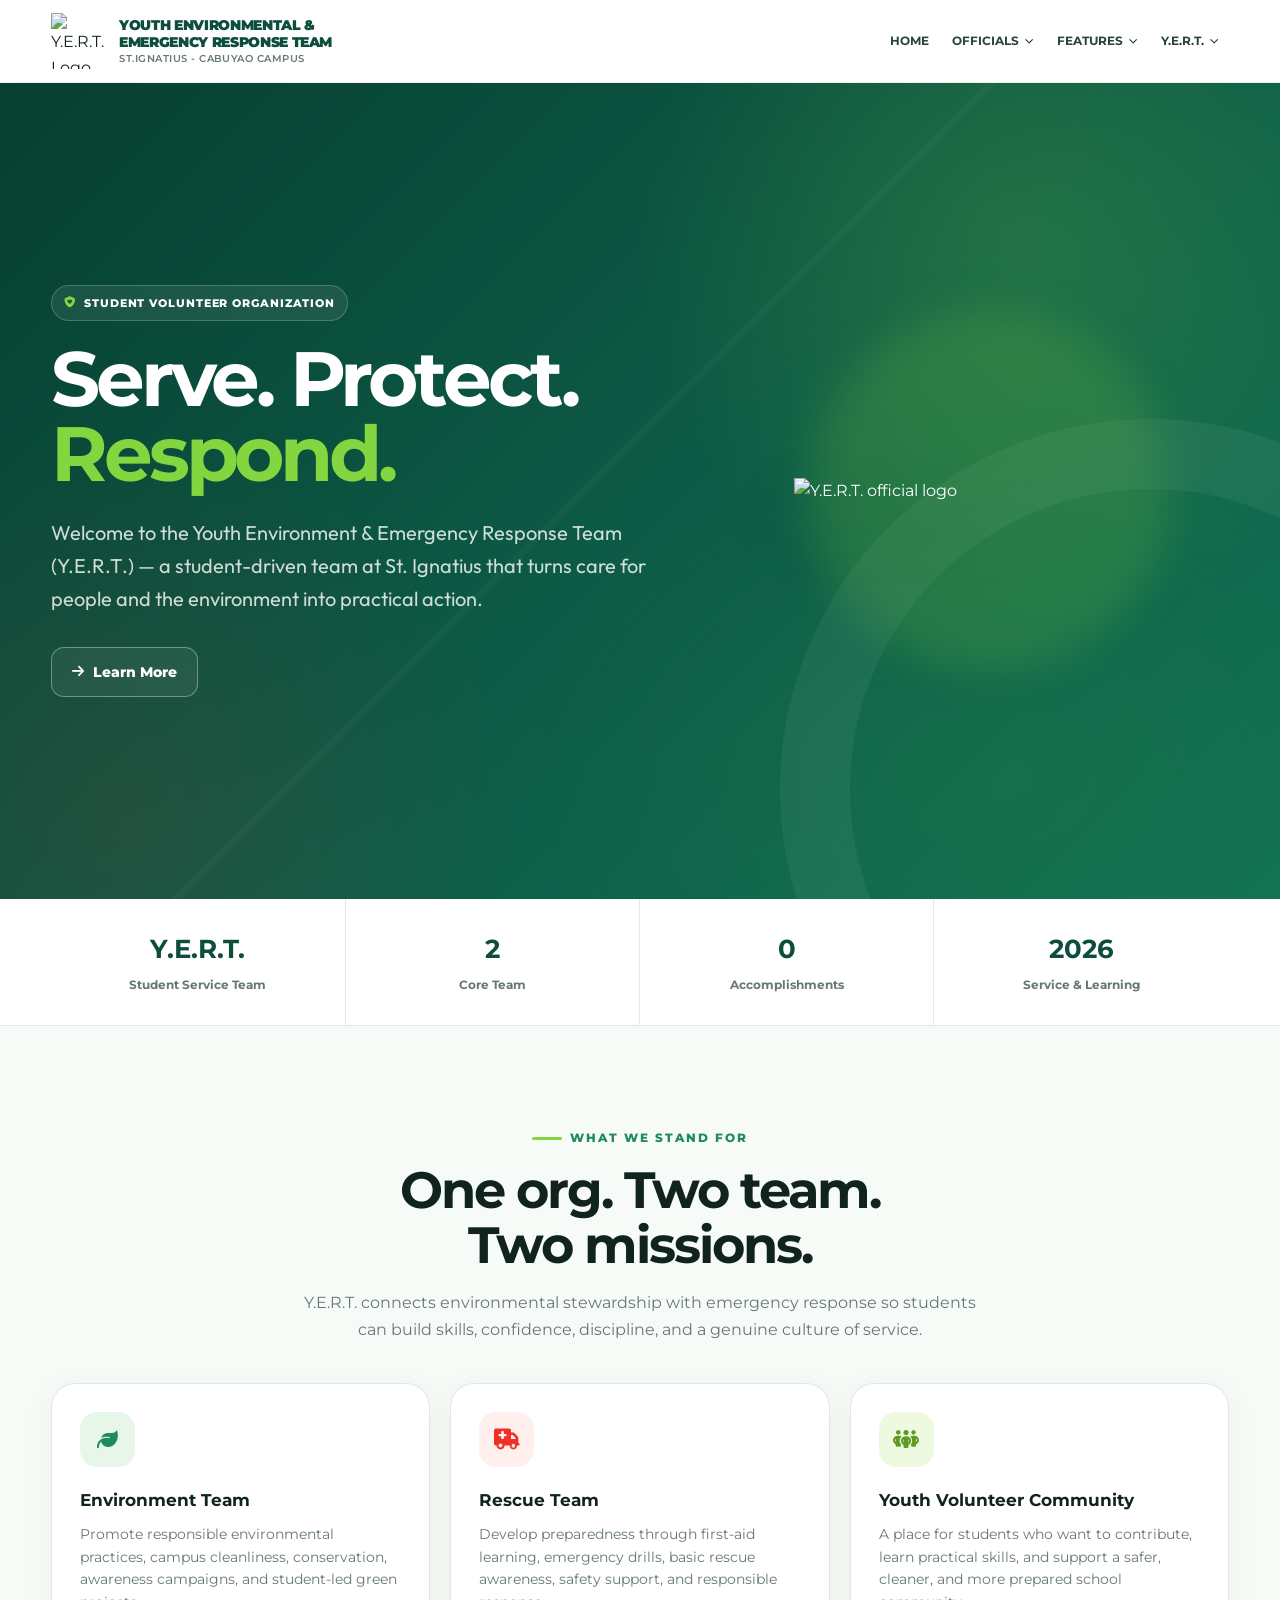
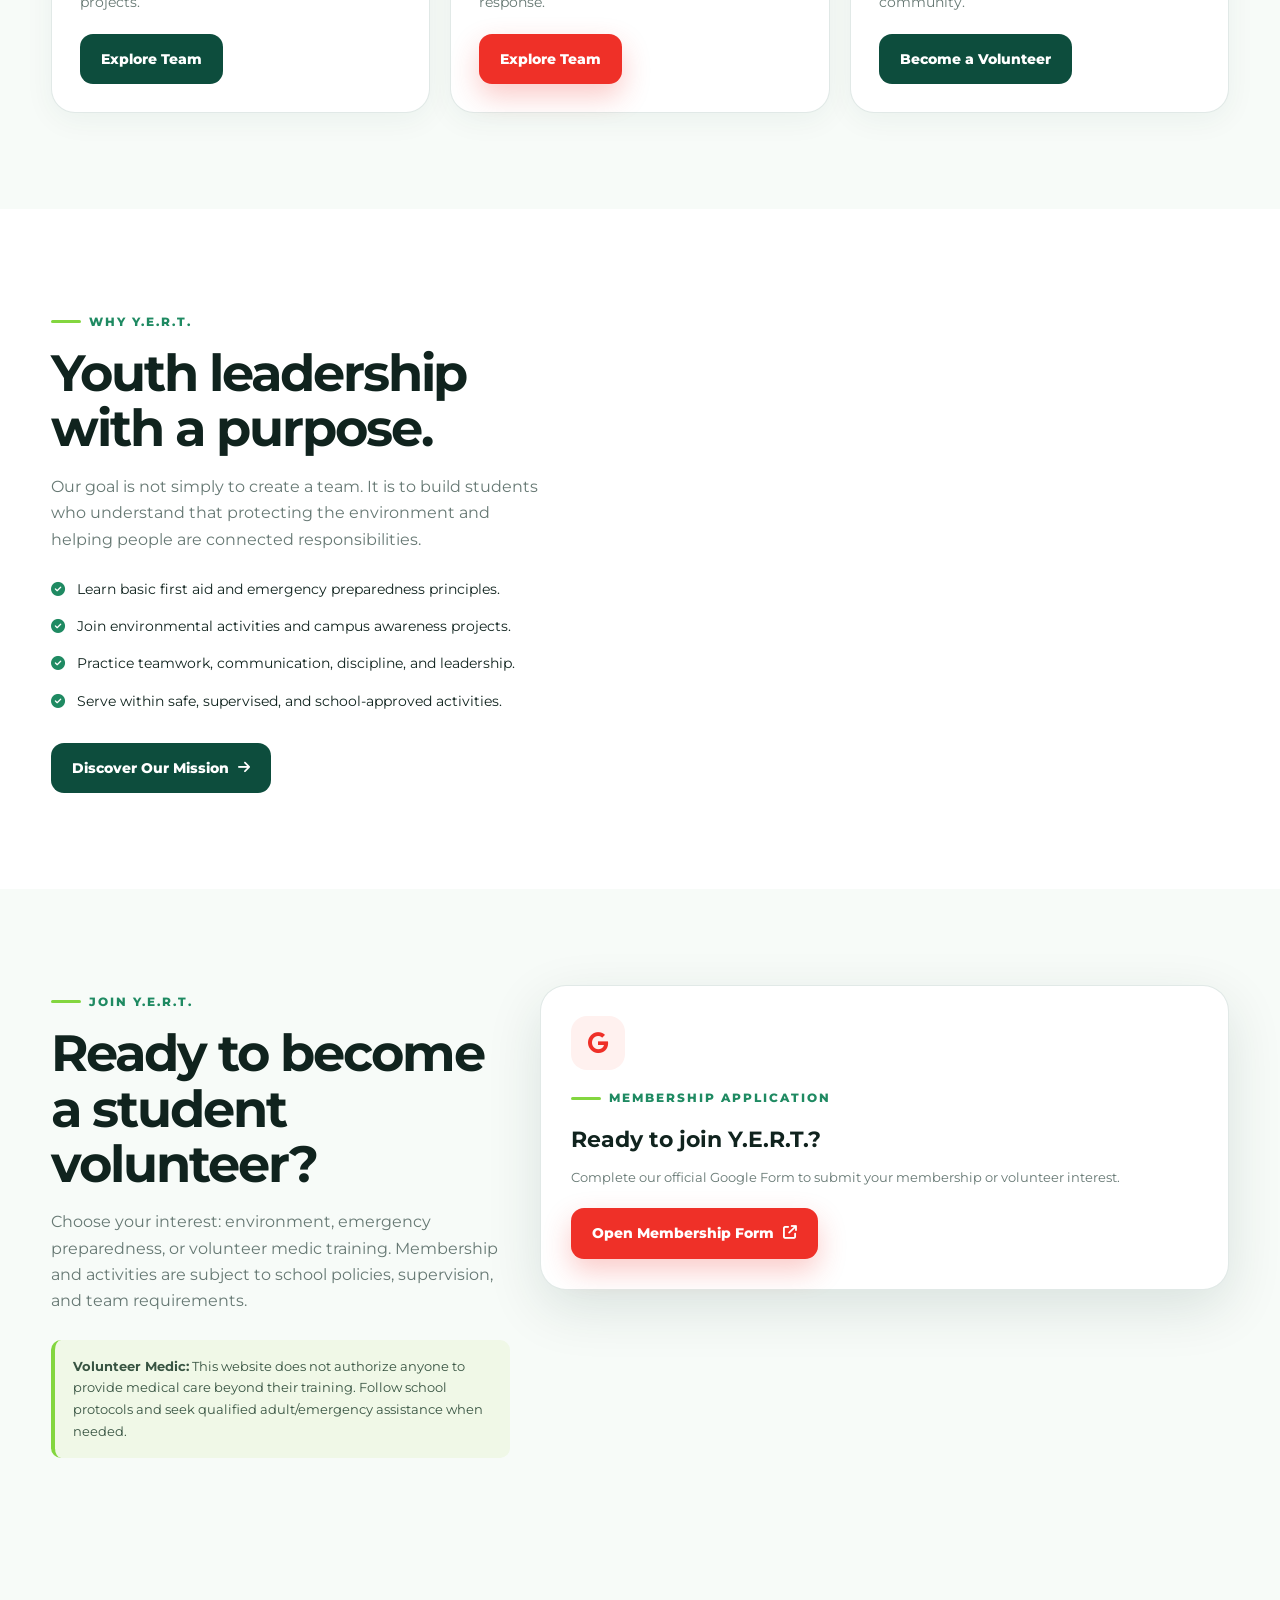
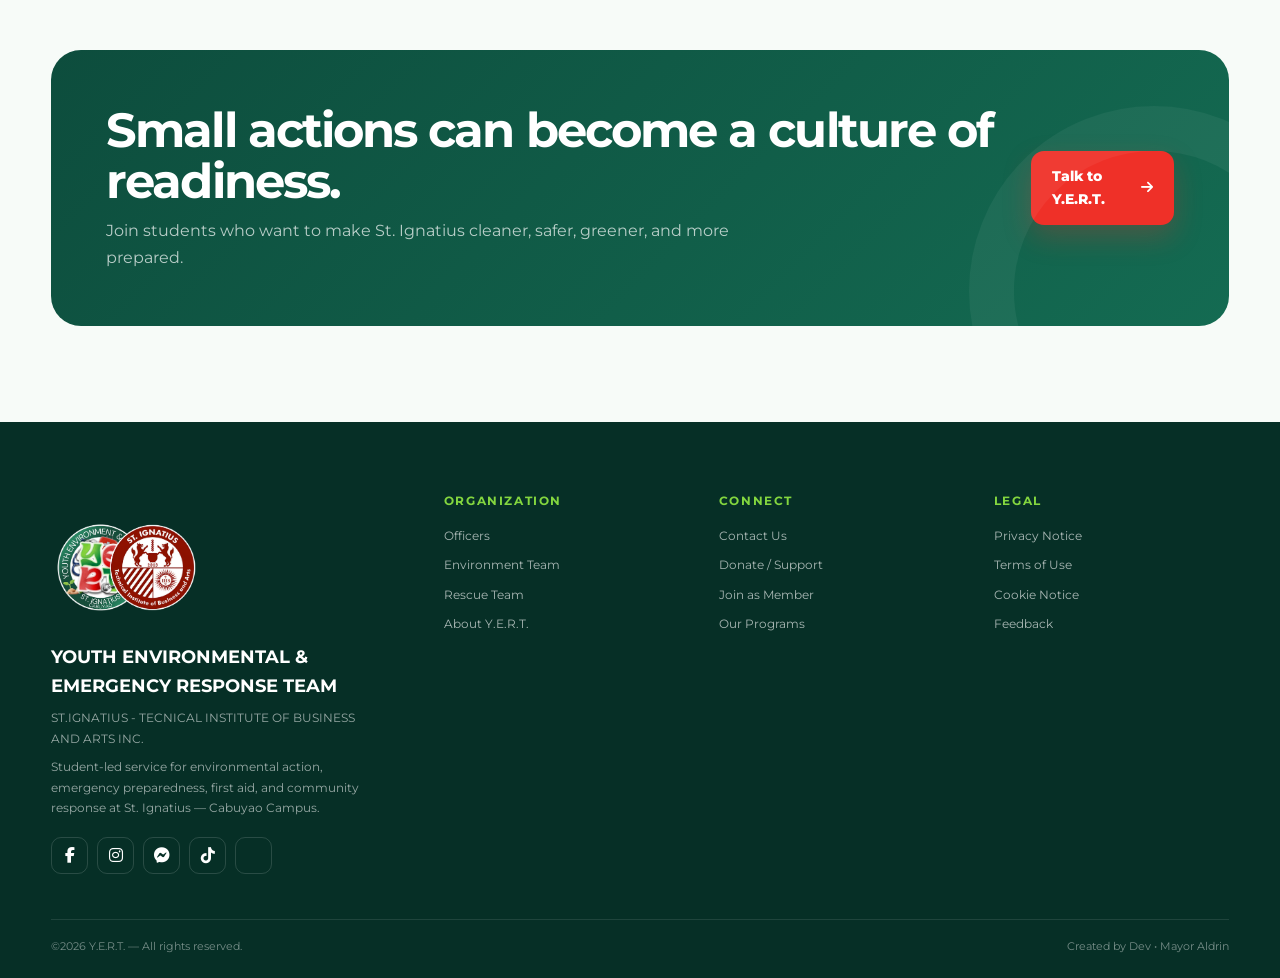
==== index.html @ 3a0bd58c "Update index.html" ====
<!doctype html>
<html lang="en">
<head>
  <meta charset="utf-8">
  <meta name="viewport" content="width=device-width, initial-scale=1">
  <meta name="theme-color" content="#0d4d3d">
  <meta name="description" content="Youth Environmental & Emergency Response Team — St. Ignatius Cabuyao Campus.">
  <title>Y.E.R.T.</title>
  <link rel="icon" type="image/png" href="assets/yert-logo.png">
  <link rel="apple-touch-icon" href="assets/yert-logo.png">
  <link rel="stylesheet" href="style.css">
  <link rel="stylesheet" href="https://cdnjs.cloudflare.com/ajax/libs/font-awesome/6.7.2/css/all.min.css">
</head>
<body>


<header class="site-header">
  <div class="container navbar">
    <a class="brand" href="index.html" aria-label="Y.E.R.T. Home">
      <img src="assets/yert-logo.png" alt="Y.E.R.T. Logo">
      <span class="brand-text">
        <span class="brand-name">YOUTH ENVIRONMENTAL &amp; <br> EMERGENCY RESPONSE TEAM</span>
        <span class="brand-sub">ST.IGNATIUS - CABUYAO CAMPUS</span>
      </span>
    </a>
    <button class="menu-toggle" aria-label="Open navigation" aria-expanded="false"><span></span><span></span><span></span></button>
    <nav class="nav-links" aria-label="Main navigation">
      <a href="index.html">HOME</a>
      <div class="nav-dropdown">
        <button class="nav-parent" type="button" aria-expanded="false">OFFICIALS <i class="fa-solid fa-chevron-down"></i></button>
        <div class="dropdown-menu"><a href="officers.html">OFFICERS</a><a href="members.html">MEMBERS</a><a href="adviser.html">ADVISER</a></div>
      </div>
      <div class="nav-dropdown">
        <button class="nav-parent" type="button" aria-expanded="false">FEATURES <i class="fa-solid fa-chevron-down"></i></button>
        <div class="dropdown-menu"><a href="environment.html">ENVIRONMENT</a><a href="rescue.html">RESCUE</a></div>
      </div>
      <div class="nav-dropdown">
        <button class="nav-parent" type="button" aria-expanded="false">Y.E.R.T. <i class="fa-solid fa-chevron-down"></i></button>
        <div class="dropdown-menu"><a href="about.html">ABOUT</a><a href="contact.html">CONTACT US</a><a href="donate.html">DONATE</a></div>
      </div>
    </nav>
  </div>
</header>


<main>
<section class="hero">
  <div class="container hero-grid">
    <div class="reveal">
      <div class="hero-badge"><i class="fa-solid fa-shield-heart"></i> Student Volunteer Organization</div>
      <h1>Serve. Protect. <span>Respond.</span></h1>
      <p class="hero-lead">Welcome to the Youth Environment &amp; Emergency Response Team (Y.E.R.T.) — a student-driven team at St. Ignatius that turns care for people and the environment into practical action.</p>
      <div class="hero-actions">
        <a class="btn btn-outline" href="about.html"><i class="fa-solid fa-arrow-right"></i> Learn More</a>
      </div>
    </div>
    <div class="hero-logo-wrap reveal">
      <div class="hero-logo-glow"></div>
      <img class="hero-logo" src="assets/yert-logo.png" alt="Y.E.R.T. official logo">
      </div>
    </div>
  </div>
</section>

<section class="stats">
  <div class="container stats-grid">
    <div class="stat"><strong>Y.E.R.T.</strong><span>Student Service Team</span></div>
    <div class="stat"><strong>2</strong><span>Core Team</span></div>
    <div class="stat"><strong>0</strong><span>Accomplishments</span></div>
    <div class="stat"><strong>2026</strong><span>Service &amp; Learning</span></div>
  </div>
</section>

<section class="section" id="programs">
  <div class="container">
    <div class="text-center reveal">
      <span class="eyebrow">What we stand for</span>
      <h2 class="section-title">One org. Two team. <br>Two missions.</h2>
      <p class="section-copy">Y.E.R.T. connects environmental stewardship with emergency response so students can build skills, confidence, discipline, and a genuine culture of service.</p>
    </div>
    <div class="cards">
      <article class="card reveal">
        <div class="card-icon icon-green"><i class="fa-solid fa-leaf"></i></div>
        <h3>Environment Team</h3>
        <p>Promote responsible environmental practices, campus cleanliness, conservation, awareness campaigns, and student-led green projects.</p>
        <a class="btn btn-green" style="margin-top:20px" href="environment.html">Explore Team</a>
      </article>
      <article class="card reveal">
        <div class="card-icon icon-red"><i class="fa-solid fa-truck-medical"></i></div>
        <h3>Rescue Team</h3>
        <p>Develop preparedness through first-aid learning, emergency drills, basic rescue awareness, safety support, and responsible response.</p>
        <a class="btn btn-primary" style="margin-top:20px" href="rescue.html">Explore Team</a>
      </article>
      <article class="card reveal">
        <div class="card-icon icon-lime"><i class="fa-solid fa-people-group"></i></div>
        <h3>Youth Volunteer Community</h3>
        <p>A place for students who want to contribute, learn practical skills, and support a safer, cleaner, and more prepared school community.</p>
        <a class="btn btn-green" style="margin-top:20px" href="#join">Become a Volunteer</a>
      </article>
    </div>
  </div>
</section>

<section class="section" style="background:rgb(255, 255, 255)">
  <div class="container split">
    <div class="reveal">
      <span class="eyebrow">Why Y.E.R.T.</span>
      <h2 class="section-title">Youth leadership with a purpose.</h2>
      <p class="section-copy">Our goal is not simply to create a team. It is to build students who understand that protecting the environment and helping people are connected responsibilities.</p>
      <div class="check-list">
        <div class="check"><i class="fa-solid fa-circle-check"></i><span>Learn basic first aid and emergency preparedness principles.</span></div>
        <div class="check"><i class="fa-solid fa-circle-check"></i><span>Join environmental activities and campus awareness projects.</span></div>
        <div class="check"><i class="fa-solid fa-circle-check"></i><span>Practice teamwork, communication, discipline, and leadership.</span></div>
        <div class="check"><i class="fa-solid fa-circle-check"></i><span>Serve within safe, supervised, and school-approved activities.</span></div>
      </div>
      <a class="btn btn-green" href="about.html">Discover Our Mission <i class="fa-solid fa-arrow-right"></i></a>
    </div>
  </div>
</section>

<section class="section" id="join">
  <div class="container form-wrap">
    <div class="reveal">
      <span class="eyebrow">Join Y.E.R.T.</span>
      <h2 class="section-title">Ready to become a student volunteer?</h2>
      <p class="section-copy">Choose your interest: environment, emergency preparedness, or volunteer medic training. Membership and activities are subject to school policies, supervision, and team requirements.</p>
      <div class="notice"><strong>Volunteer Medic:</strong> This website does not authorize anyone to provide medical care beyond their training. Follow school protocols and seek qualified adult/emergency assistance when needed.</div>
    </div>
    <div class="form-card reveal google-form-card">
  <div class="google-form-icon"><i class="fa-brands fa-google"></i></div>
  <span class="eyebrow">Membership Application</span>
  <h3>Ready to join Y.E.R.T.?</h3>
  <p>Complete our official Google Form to submit your membership or volunteer interest.</p>
  <a class="btn btn-primary" href="" target="_blank" rel="noopener noreferrer">Open Membership Form <i class="fa-solid fa-arrow-up-right-from-square"></i></a>
</div>
  </div>
</section>

<section class="section">
  <div class="container">
    <div class="cta reveal">
      <div><h2>Small actions can become a culture of readiness.</h2><p>Join students who want to make St. Ignatius cleaner, safer, greener, and more prepared.</p></div>
      <a class="btn btn-primary" href="contact.html">Talk to Y.E.R.T. <i class="fa-solid fa-arrow-right"></i></a>
    </div>
  </div>
</section>
</main>

<footer class="site-footer">
  <div class="container footer-grid">
    <div class="footer-brand">
      <img src="assets/yert-sti.png" alt="Y.E.R.T. Logo">
      <h3>YOUTH ENVIRONMENTAL &amp; <br> EMERGENCY RESPONSE TEAM</h3>
      <P>ST.IGNATIUS - TECNICAL INSTITUTE OF BUSINESS AND ARTS INC.</P>
      <p>Student-led service for environmental action, emergency preparedness, first aid, and community response at St. Ignatius — Cabuyao Campus.</p>
      <div class="socials" aria-label="Social media">
        <a href="#" aria-label="Facebook"><i class="fa-brands fa-facebook-f"></i></a>
        <a href="#" aria-label="Instagram"><i class="fa-brands fa-instagram"></i></a>
        <a href="#" aria-label="Messenger"><i class="fa-brands fa-facebook-messenger"></i></a>
        <a href="#" aria-label="Tiktok"><i class="fa-brands fa-tiktok"></i></a>
        <a href="#" aria-label="Email"><i class="fa-brands fa-email"></i></a>
      </div>
    </div>
    <div class="footer-col">
      <h4>Organization</h4>
      <a href="officers.html">Officers</a>
      <a href="environment.html">Environment Team</a>
      <a href="rescue.html">Rescue Team</a>
      <a href="about.html">About Y.E.R.T.</a>
    </div>
    <div class="footer-col">
      <h4>Connect</h4>
      <a href="contact.html">Contact Us</a>
      <a href="donate.html">Donate / Support</a>
      <a href="index.html#join">Join as Member</a>
      <a href="index.html#programs">Our Programs</a>
    </div>
    <div class="footer-col">
      <h4>Legal</h4>
      <a href="about.html#privacy">Privacy Notice</a>
      <a href="about.html#terms">Terms of Use</a>
      <a href="about.html#cookies">Cookie Notice</a>
      <a href="contact.html#feedback">Feedback</a>
    </div>
  </div>
  <div class="container footer-bottom">
    <span>©<span data-year>2026</span> Y.E.R.T. — All rights reserved.</span>
    <span>Created by Dev • Mayor Aldrin</span>
  </div>
</footer>
<button class="to-top" aria-label="Back to top"><i class="fa-solid fa-arrow-up"></i></button>
<script src="script.js"></script>

</body></html>
---- style.css ----
@import url('https://fonts.googleapis.com/css2?family=Montserrat:wght@400;500;600;700;800&family=Outfit:wght@400;500;600;700&display=swap');

:root{
  --forest:#0d4d3d;
  --forest-2:#12634d;
  --green:#1f8a62;
  --lime:#83d63f;
  --red:#ef3028;
  --red-dark:#c8201d;
  --cream:#f7fbf8;
  --white:#ffffff;
  --ink:#10231e;
  --muted:#667873;
  --line:rgba(13,77,61,.12);
  --shadow:0 18px 55px rgba(8,51,40,.12);
  --radius:24px;
}

*{box-sizing:border-box;margin:0;padding:0}
html{scroll-behavior:smooth}
body{
  font-family:'Montserrat',Arial,sans-serif;
  color:var(--ink);
  background:var(--cream);
  line-height:1.65;
  overflow-x:hidden;
}
a{color:inherit;text-decoration:none}
img{max-width:100%;display:block}
button,input,textarea,select{font:inherit}
.container{width:min(1180px,92%);margin-inline:auto}
.section{padding:96px 0}
.eyebrow{
  display:inline-flex;align-items:center;gap:8px;
  color:var(--green);font-size:.78rem;font-weight:800;
  letter-spacing:.16em;text-transform:uppercase;margin-bottom:13px
}
.eyebrow::before{content:"";width:30px;height:3px;background:var(--lime);border-radius:99px}
.section-title{font-size:clamp(2rem,4vw,3.35rem);line-height:1.08;letter-spacing:-.04em;margin-bottom:18px}
.section-copy{max-width:680px;color:var(--muted)}
.text-center{text-align:center}
.text-center .section-copy{margin-inline:auto}

.site-header{
  position:sticky;top:0;z-index:1000;
  background:rgba(255,255,255,.93);
  backdrop-filter:blur(14px);
  border-bottom:1px solid rgba(13,77,61,.08)
}
.navbar{min-height:84px;display:flex;align-items:center;gap:22px}
.brand{display:flex;align-items:center;gap:12px;min-width:255px}
.brand img{width:56px;height:56px;object-fit:contain}
.brand-text{display:flex;flex-direction:column;line-height:1.1}
.brand-name{font-weight:1000;letter-spacing:-.025em;color:var(--forest);font-size:1rem}
.brand-sub{font-size:.68rem;color:var(--muted);font-weight:600;letter-spacing:.05em;margin-top:4px}
.nav-links{margin-left:auto;display:flex;align-items:center;gap:4px;list-style:none}
.nav-links a{
  padding:10px 12px;border-radius:10px;font-size:.76rem;font-weight:700;
  color:#2a443d;transition:.25s ease
}
.nav-links a:hover,.nav-links a.active{background:#eaf6ef;color:var(--forest)}
.nav-links .nav-donate{background:var(--red);color:white}
.nav-links .nav-donate:hover{background:var(--red-dark);color:white}
.menu-toggle{
  display:none;margin-left:auto;width:46px;height:46px;border:1px solid var(--line);
  background:white;border-radius:13px;cursor:pointer;position:relative
}
.menu-toggle span{position:absolute;left:12px;width:22px;height:2px;background:var(--forest);transition:.3s}
.menu-toggle span:nth-child(1){top:15px}.menu-toggle span:nth-child(2){top:22px}.menu-toggle span:nth-child(3){top:29px}
.menu-toggle.open span:nth-child(1){transform:translateY(7px) rotate(45deg)}
.menu-toggle.open span:nth-child(2){opacity:0}
.menu-toggle.open span:nth-child(3){transform:translateY(-7px) rotate(-45deg)}

.hero{
  position:relative;isolation:isolate;min-height:calc(100vh - 84px);
  display:flex;align-items:center;overflow:hidden;
  background:
    radial-gradient(circle at 80% 20%,rgba(131,214,63,.18),transparent 32%),
    radial-gradient(circle at 10% 90%,rgba(239,48,40,.10),transparent 28%),
    linear-gradient(135deg,#073f31 0%,#0d5c47 54%,#117153 100%);
  color:white
}
.hero::before{
  content:"";position:absolute;inset:0;z-index:-2;opacity:.2;
  background:
    linear-gradient(135deg,transparent 0 47%,rgba(255,255,255,.13) 47.1% 47.5%,transparent 47.6%),
    radial-gradient(ellipse at 78% 85%,rgba(131,214,63,.28),transparent 35%);
}
.hero::after{
  content:"";position:absolute;z-index:-1;width:600px;height:600px;border-radius:50%;
  right:-240px;bottom:-260px;border:70px solid rgba(255,255,255,.05)
}
.hero-grid{display:grid;grid-template-columns:1.15fr .85fr;gap:50px;align-items:center;padding:80px 0}
.hero h1{font-size:clamp(2.7rem,6vw,5.5rem);line-height:.98;letter-spacing:-.055em;max-width:760px}
.hero h1 span{color:var(--lime)}
.hero-lead{font-family:'Outfit',sans-serif;font-size:clamp(1rem,2vw,1.25rem);color:rgba(255,255,255,.8);max-width:650px;margin:24px 0 32px}
.hero-actions{display:flex;flex-wrap:wrap;gap:12px}
.btn{
  display:inline-flex;align-items:center;justify-content:center;gap:9px;
  min-height:48px;padding:13px 20px;border-radius:13px;border:1px solid transparent;
  font-weight:800;font-size:.86rem;cursor:pointer;transition:.25s ease
}
.btn-primary{background:var(--red);color:white;box-shadow:0 12px 28px rgba(239,48,40,.25)}
.btn-primary:hover{transform:translateY(-2px);background:#ff4037}
.btn-outline{border-color:rgba(255,255,255,.35);color:white;background:rgba(255,255,255,.06)}
.btn-outline:hover{background:white;color:var(--forest)}
.btn-green{background:var(--forest);color:white}
.btn-green:hover{background:var(--forest-2);transform:translateY(-2px)}
.hero-badge{
  display:inline-flex;align-items:center;gap:8px;border:1px solid rgba(255,255,255,.2);
  background:rgba(255,255,255,.08);padding:8px 12px;border-radius:99px;
  font-size:.7rem;font-weight:800;letter-spacing:.08em;text-transform:uppercase;margin-bottom:20px
}
.hero-badge i{color:var(--lime)}
.hero-logo-wrap{position:relative;display:grid;place-items:center}
.hero-logo-glow{position:absolute;width:360px;height:360px;background:rgba(131,214,63,.17);filter:blur(20px);border-radius:50%}
.hero-logo{width:min(390px,82vw);position:relative;filter:drop-shadow(0 30px 35px rgba(0,0,0,.3))}
.floating-card{
  position:absolute;right:0;bottom:18px;background:white;color:var(--ink);padding:15px 18px;
  border-radius:17px;box-shadow:var(--shadow);display:flex;gap:11px;align-items:center;
  max-width:245px
}
.floating-card .icon{width:39px;height:39px;border-radius:12px;display:grid;place-items:center;background:#e9f7e9;color:var(--green)}
.floating-card strong{font-size:.82rem;display:block}.floating-card small{color:var(--muted);font-size:.68rem}

.stats{background:white;border-bottom:1px solid var(--line)}
.stats-grid{display:grid;grid-template-columns:repeat(4,1fr)}
.stat{padding:28px 18px;text-align:center;border-right:1px solid var(--line)}
.stat:last-child{border-right:0}.stat strong{display:block;font-size:1.65rem;color:var(--forest)}.stat span{font-size:.74rem;color:var(--muted);font-weight:700}

.cards{display:grid;grid-template-columns:repeat(3,1fr);gap:20px;margin-top:40px}
.card{
  background:white;border:1px solid var(--line);border-radius:var(--radius);padding:28px;
  box-shadow:0 7px 30px rgba(13,77,61,.055);transition:.3s ease
}
.card:hover{transform:translateY(-5px);box-shadow:var(--shadow)}
.card-icon{width:55px;height:55px;border-radius:17px;display:grid;place-items:center;font-size:1.3rem;margin-bottom:20px}
.icon-green{background:#e6f6e8;color:var(--green)}.icon-red{background:#fff0ee;color:var(--red)}.icon-lime{background:#eff9df;color:#5d9c21}
.card h3{font-size:1.05rem;margin-bottom:8px}.card p{font-size:.86rem;color:var(--muted)}

.split{display:grid;grid-template-columns:.9fr 1.1fr;gap:70px;align-items:center}
.photo-panel{
  min-height:510px;border-radius:30px;position:relative;overflow:hidden;
  background:
    linear-gradient(180deg,rgba(13,77,61,.12),rgba(13,77,61,.72)),
    url('https://images.unsplash.com/photo-1513836279014-a89f7a76ae86?auto=format&fit=crop&w=1200&q=85') center/cover;
  box-shadow:var(--shadow)
}
.photo-label{
  position:absolute;left:24px;bottom:24px;right:24px;padding:20px;border-radius:18px;
  background:rgba(255,255,255,.92);backdrop-filter:blur(10px)
}
.photo-label strong{font-size:1.05rem}.photo-label p{font-size:.76rem;color:var(--muted);margin-top:4px}
.check-list{display:grid;gap:14px;margin:25px 0 30px}
.check{display:flex;gap:12px;align-items:flex-start;font-size:.88rem}
.check i{color:var(--green);margin-top:4px}

.page-hero{padding:80px 0 70px;background:linear-gradient(135deg,#073f31,#0e684f);color:white;position:relative;overflow:hidden}
.page-hero::after{content:"";position:absolute;width:420px;height:420px;border:60px solid rgba(255,255,255,.05);border-radius:50%;right:-150px;top:-170px}
.page-hero h1{font-size:clamp(2.5rem,6vw,4.5rem);letter-spacing:-.055em;line-height:1}
.page-hero p{max-width:700px;color:rgba(255,255,255,.75);margin-top:18px}

.team-grid{display:grid;grid-template-columns:repeat(3,1fr);gap:20px;margin-top:40px}
.person{background:white;border:1px solid var(--line);border-radius:24px;overflow:hidden;box-shadow:0 8px 30px rgba(13,77,61,.06)}
.person-photo{height:245px;background:linear-gradient(145deg,#dff4df,#f5f8f3);display:grid;place-items:center;color:#6c8d82;font-size:4rem}
.person-body{padding:22px}.person-body h3{font-size:1rem}.person-body p{color:var(--green);font-size:.73rem;font-weight:800;text-transform:uppercase;letter-spacing:.08em;margin-top:5px}

.form-wrap{display:grid;grid-template-columns:.8fr 1.2fr;gap:30px;align-items:start}
.form-card{background:white;border:1px solid var(--line);border-radius:26px;padding:30px;box-shadow:var(--shadow)}
.form-grid{display:grid;grid-template-columns:1fr 1fr;gap:15px}
.field{display:grid;gap:7px}.field.full{grid-column:1/-1}
.field label{font-size:.72rem;font-weight:800;color:var(--forest);text-transform:uppercase;letter-spacing:.06em}
.field input,.field textarea,.field select{
  width:100%;border:1px solid #dce7e2;background:#fbfdfc;border-radius:12px;padding:13px 14px;
  outline:none;transition:.2s
}
.field textarea{min-height:130px;resize:vertical}
.field input:focus,.field textarea:focus,.field select:focus{border-color:var(--green);box-shadow:0 0 0 4px rgba(31,138,98,.1)}
.form-message{margin-top:14px;font-size:.8rem;font-weight:700;color:var(--green)}

.cta{
  background:linear-gradient(135deg,#0d4d3d,#146b52);color:white;border-radius:30px;padding:55px;
  display:flex;align-items:center;justify-content:space-between;gap:30px;overflow:hidden;position:relative
}
.cta::after{content:"";position:absolute;width:280px;height:280px;border:45px solid rgba(255,255,255,.05);border-radius:50%;right:-110px;bottom:-150px}
.cta h2{font-size:clamp(1.8rem,4vw,3rem);line-height:1.05;letter-spacing:-.04em}.cta p{color:rgba(255,255,255,.7);max-width:650px;margin-top:12px}

.donate-grid{display:grid;grid-template-columns:repeat(3,1fr);gap:20px;margin-top:40px}
.donate-card{background:white;border:1px solid var(--line);border-radius:25px;padding:28px;text-align:center}
.donate-card i{font-size:2rem;color:var(--red);margin-bottom:15px}.donate-card h3{margin-bottom:8px}.donate-card p{font-size:.82rem;color:var(--muted)}
.notice{padding:16px 18px;border-left:4px solid var(--lime);background:#f0f8e7;border-radius:10px;color:#385442;font-size:.82rem;margin-top:25px}

.site-footer{background:#062f26;color:white;padding:70px 0 22px}
.footer-grid{display:grid;grid-template-columns:1.4fr .8fr .8fr .9fr;gap:40px}
.footer-brand img{width:150px;height:150px;object-fit:contain;margin-bottom:0px}
.footer-brand h3{font-size:1.1rem}.footer-brand p{font-size:.78rem;color:rgba(255,255,255,.58);max-width:310px;margin-top:8px}
.socials{display:flex;gap:9px;margin-top:18px}.socials a{width:37px;height:37px;border:1px solid rgba(255,255,255,.14);border-radius:10px;display:grid;place-items:center;transition:.2s}.socials a:hover{background:white;color:var(--forest)}
.footer-col h4{font-size:.72rem;text-transform:uppercase;letter-spacing:.14em;margin-bottom:15px;color:var(--lime)}
.footer-col a{display:block;color:rgba(255,255,255,.65);font-size:.77rem;margin:9px 0}.footer-col a:hover{color:white}
.footer-bottom{border-top:1px solid rgba(255,255,255,.1);margin-top:45px;padding-top:18px;display:flex;justify-content:space-between;gap:15px;color:rgba(255,255,255,.45);font-size:.67rem}

.reveal{opacity:0;transform:translateY(22px);transition:.7s ease}.reveal.visible{opacity:1;transform:none}
.to-top{
  position:fixed;right:18px;bottom:18px;width:44px;height:44px;border:0;border-radius:13px;
  background:var(--red);color:white;display:grid;place-items:center;cursor:pointer;
  box-shadow:0 12px 28px rgba(239,48,40,.25);opacity:0;pointer-events:none;transition:.25s;z-index:900
}
.to-top.show{opacity:1;pointer-events:auto}

@media (max-width:980px){
  .brand{min-width:0}
  .nav-links{gap:0}.nav-links a{padding:9px 8px;font-size:.68rem}
  .hero-grid,.split,.form-wrap{grid-template-columns:1fr}
  .hero{min-height:auto}.hero-grid{padding:80px 0}.hero-logo-wrap{order:-1}
  .hero-logo{width:290px}.floating-card{right:8%;bottom:0}
  .cards,.team-grid{grid-template-columns:repeat(2,1fr)}
  .donate-grid{grid-template-columns:1fr 1fr}
  .footer-grid{grid-template-columns:1.4fr 1fr 1fr}
  .footer-grid .footer-col:last-child{grid-column:2}
}
@media (max-width:760px){
  .navbar{min-height:72px}.brand img{width:48px;height:48px}.brand-name{font-size:.86rem}.brand-sub{font-size:.58rem}
  .menu-toggle{display:block}
  .nav-links{
    position:absolute;top:72px;left:4%;right:4%;background:white;border:1px solid var(--line);
    border-radius:18px;padding:10px;display:grid;gap:4px;box-shadow:var(--shadow);
    opacity:0;transform:translateY(-10px) scale(.98);pointer-events:none;transition:.25s
  }
  .nav-links.open{opacity:1;transform:none;pointer-events:auto}
  .nav-links a{padding:12px 13px;font-size:.76rem}.nav-links .nav-donate{text-align:center}
  .stats-grid{grid-template-columns:1fr 1fr}.stat{border-bottom:1px solid var(--line)}.stat:nth-child(2){border-right:0}
  .section{padding:70px 0}.hero-grid{padding:65px 0}.hero-logo{width:250px}
  .floating-card{position:relative;right:auto;bottom:auto;margin-top:-25px;width:min(250px,90%);z-index:2}
  .cards,.team-grid,.donate-grid{grid-template-columns:1fr}
  .photo-panel{min-height:380px}.form-grid{grid-template-columns:1fr}.field.full{grid-column:auto}
  .cta{padding:35px 25px;display:block}.cta .btn{margin-top:22px}
  .footer-grid{grid-template-columns:1fr 1fr;gap:28px}.footer-grid .footer-col:last-child{grid-column:auto}
  .footer-bottom{display:block}.footer-bottom span{display:block;margin-top:7px}
}
@media (max-width:430px){
  .brand-name{font-size:.76rem}.hero h1{font-size:2.55rem}.hero-lead{font-size:.96rem}
  .hero-actions .btn{width:100%}.hero-logo{width:215px}.stats-grid{grid-template-columns:1fr}
  .stat{border-right:0!important}.section-title{font-size:2rem}
}

/* Y.E.R.T. navigation revision */
.navbar{min-height:82px;gap:18px}.brand{flex:0 1 390px;min-width:0}.brand-text{min-width:0}
.brand-name{font-size:.88rem;line-height:1.15}.brand-sub{font-size:.61rem}
.nav-links{margin-left:auto;display:flex;align-items:center;justify-content:flex-end;gap:3px}
.nav-links>a,.nav-parent{padding:10px 10px;border:0;background:transparent;border-radius:0;color:#2a443d;font-size:.72rem;font-weight:700;cursor:pointer;white-space:nowrap;transition:none}
.nav-links>a:hover,.nav-links>a:focus,.nav-parent:hover,.nav-parent:focus{background:transparent;color:#2a443d}
.nav-dropdown{position:relative}.nav-parent{display:flex;align-items:center;gap:6px}.nav-parent i{font-size:.55rem;transition:.2s}
.dropdown-menu{position:absolute;top:calc(100% + 10px);left:50%;transform:translateX(-50%) translateY(-5px);min-width:170px;padding:7px;background:#fff;border:1px solid var(--line);border-radius:14px;box-shadow:0 18px 45px rgba(8,51,40,.14);opacity:0;visibility:hidden;pointer-events:none;transition:.2s}
.dropdown-menu a{display:block;padding:10px 12px;border-radius:9px;font-size:.72rem;font-weight:700;color:#2a443d;white-space:nowrap}
.dropdown-menu a:hover{background:#eef7f1;color:var(--forest)}
.nav-dropdown:hover .dropdown-menu{opacity:1;visibility:visible;pointer-events:auto;transform:translateX(-50%) translateY(0)}
.nav-dropdown:hover .nav-parent i,.nav-dropdown.open .nav-parent i{transform:rotate(180deg)}
.google-form-card{display:flex;flex-direction:column;align-items:flex-start}.google-form-icon{width:54px;height:54px;border-radius:16px;background:#fff1ef;color:var(--red);display:grid;place-items:center;font-size:1.35rem;margin-bottom:18px}
.google-form-card h3{font-size:1.35rem;margin-bottom:8px}.google-form-card p{color:var(--muted);font-size:.84rem;margin-bottom:20px}.google-form-card .form-note{font-size:.68rem;margin:13px 0 0;color:#7b8b86}
.site-footer .footer-grid{grid-template-columns:1.5fr 1fr 1fr 1fr}

@media (max-width:1100px) and (min-width:761px){
 .brand{flex-basis:320px}.brand-name{font-size:.77rem}.nav-links>a,.nav-parent{font-size:.65rem;padding-inline:7px}
}
@media (max-width:760px){
 .navbar{min-height:72px}.brand{flex:1;max-width:calc(100% - 58px)}.brand img{width:46px;height:46px}.brand-name{font-size:.72rem}.brand-sub{font-size:.52rem}
 .menu-toggle{display:block;flex:0 0 46px}
 .nav-links{position:absolute;top:calc(100% + 8px);left:3%;right:3%;background:#fff;border:1px solid var(--line);border-radius:18px;padding:9px;display:block;box-shadow:0 20px 50px rgba(8,51,40,.18);opacity:0;visibility:hidden;transform:translateY(-12px) scale(.98);pointer-events:none;transition:.25s;max-height:calc(100vh - 95px);overflow-y:auto}
 .nav-links.open{opacity:1;visibility:visible;transform:none;pointer-events:auto}
 .nav-links>a,.nav-parent{width:100%;display:flex;align-items:center;justify-content:space-between;min-height:45px;padding:11px 12px;font-size:.74rem;border-radius:10px}
 .nav-links>a:hover,.nav-links>a:focus,.nav-parent:hover,.nav-parent:focus{background:#f2f8f4}
 .nav-dropdown{border-top:1px solid #edf2ef}.dropdown-menu{position:static;transform:none!important;width:100%;padding:0 0 6px 9px;border:0;border-radius:0;box-shadow:none;background:transparent;opacity:1;visibility:visible;pointer-events:auto;display:none}
 .nav-dropdown.open .dropdown-menu{display:block}.nav-dropdown:hover .dropdown-menu{display:none}.nav-dropdown.open:hover .dropdown-menu{display:block}
 .dropdown-menu a{padding:10px 12px;font-size:.7rem}
 .site-footer .footer-grid{grid-template-columns:1fr!important;gap:32px}.site-footer .footer-grid .footer-col:last-child{grid-column:auto}
 .footer-brand img{width:115px;height:115px}
}
@media (max-width:430px){.brand-name{font-size:.65rem}.brand-sub{font-size:.48rem}}
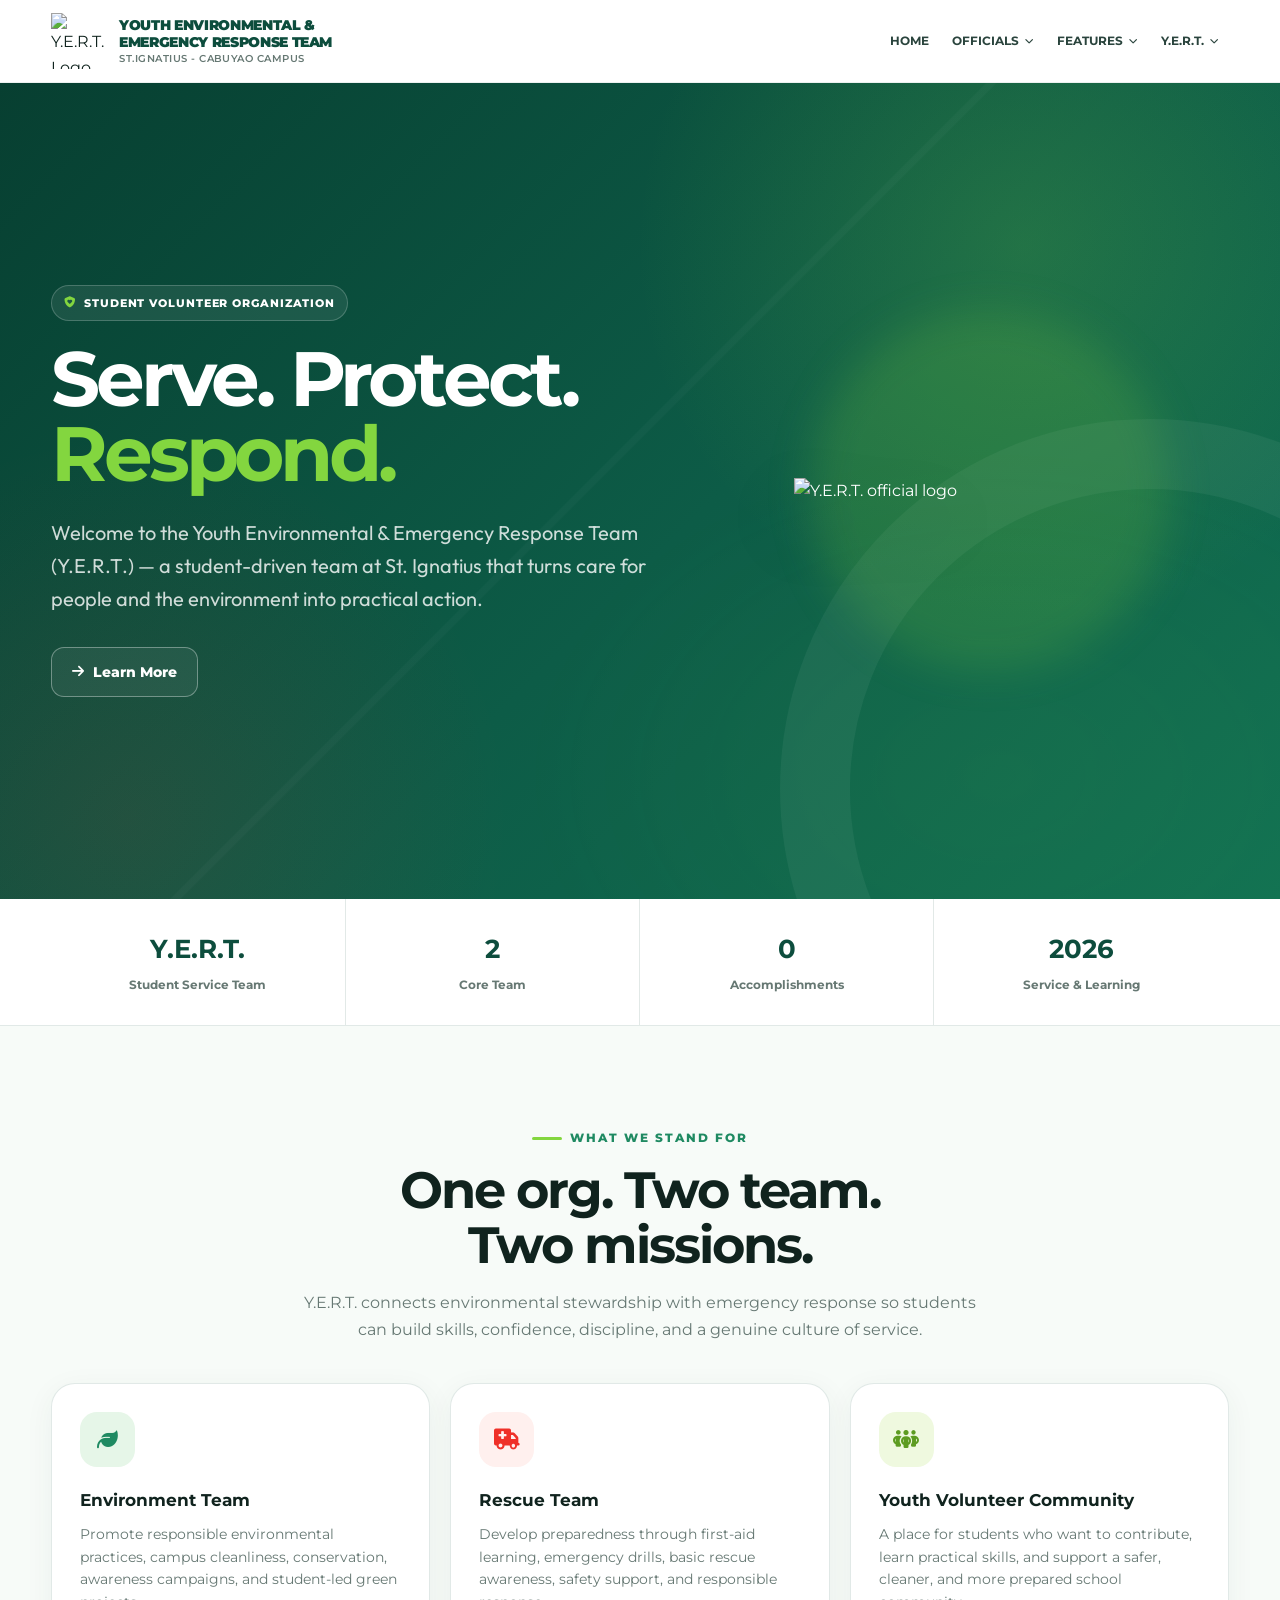
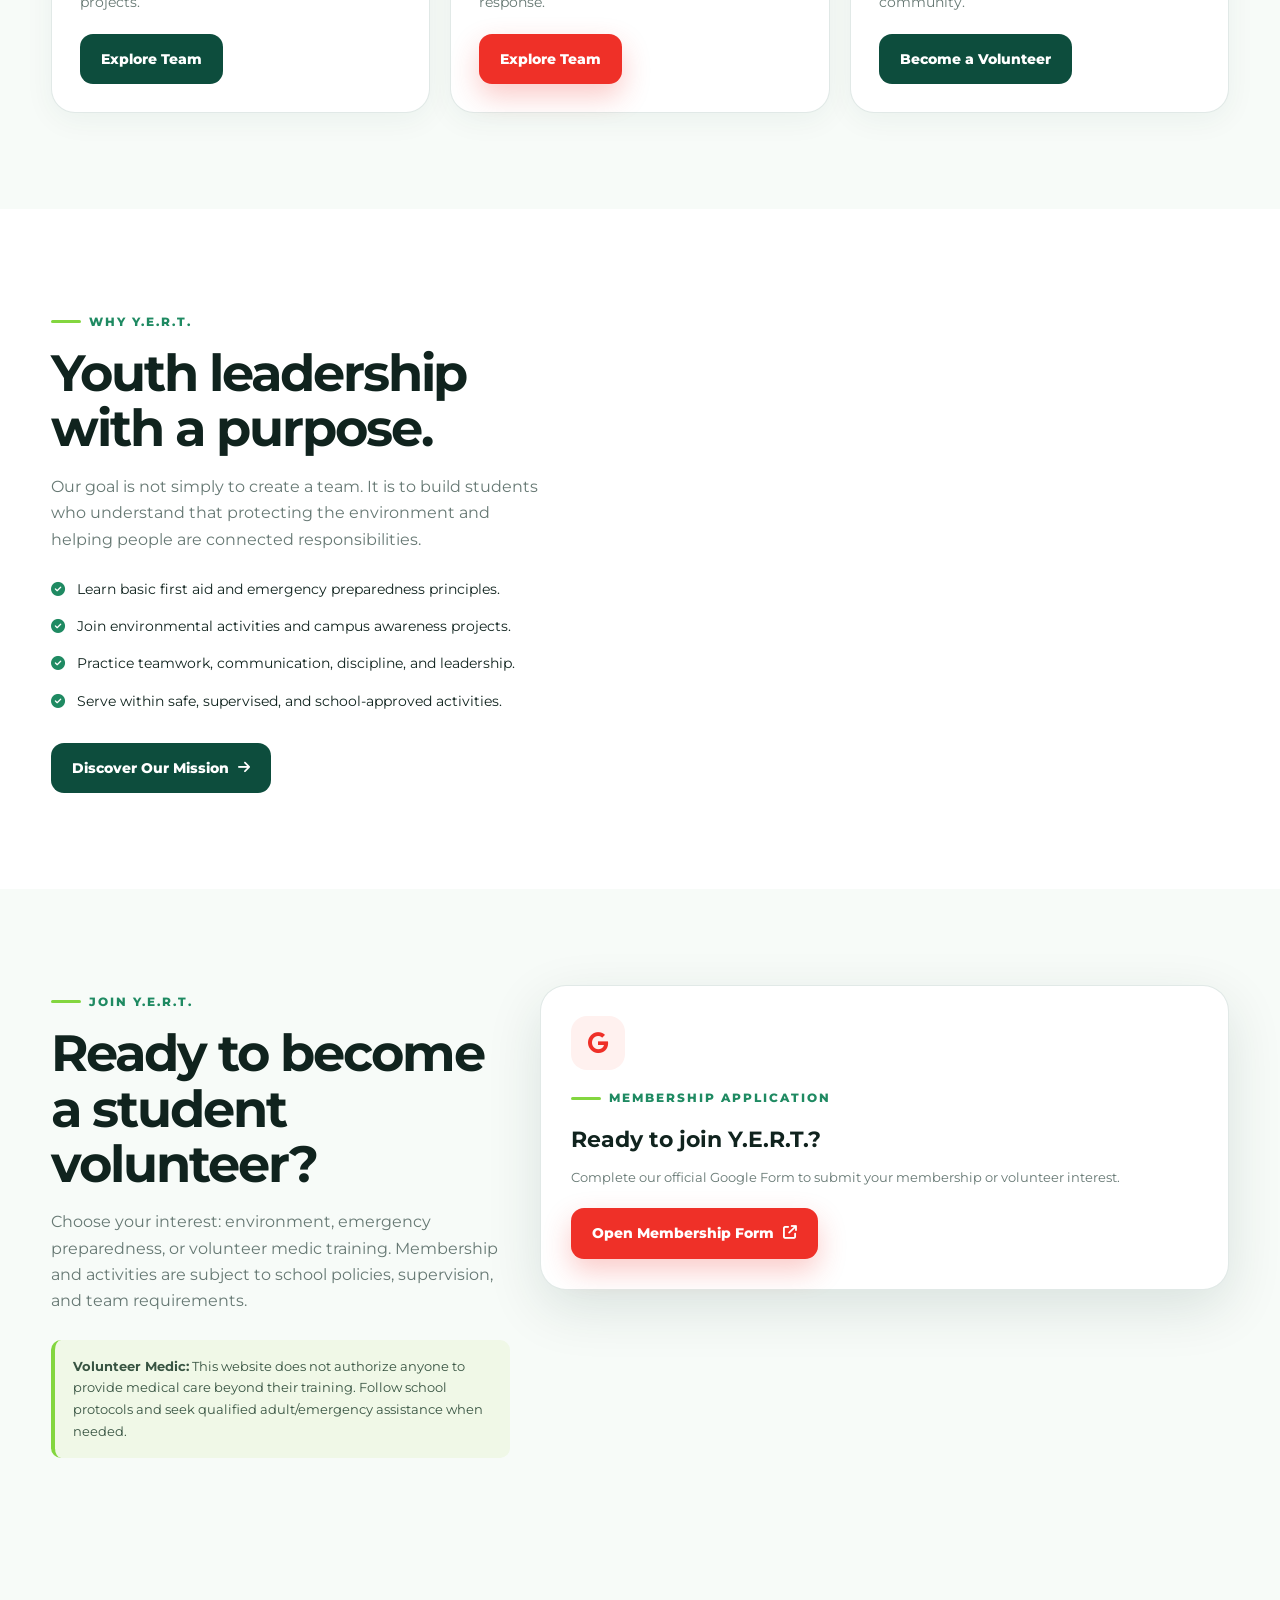
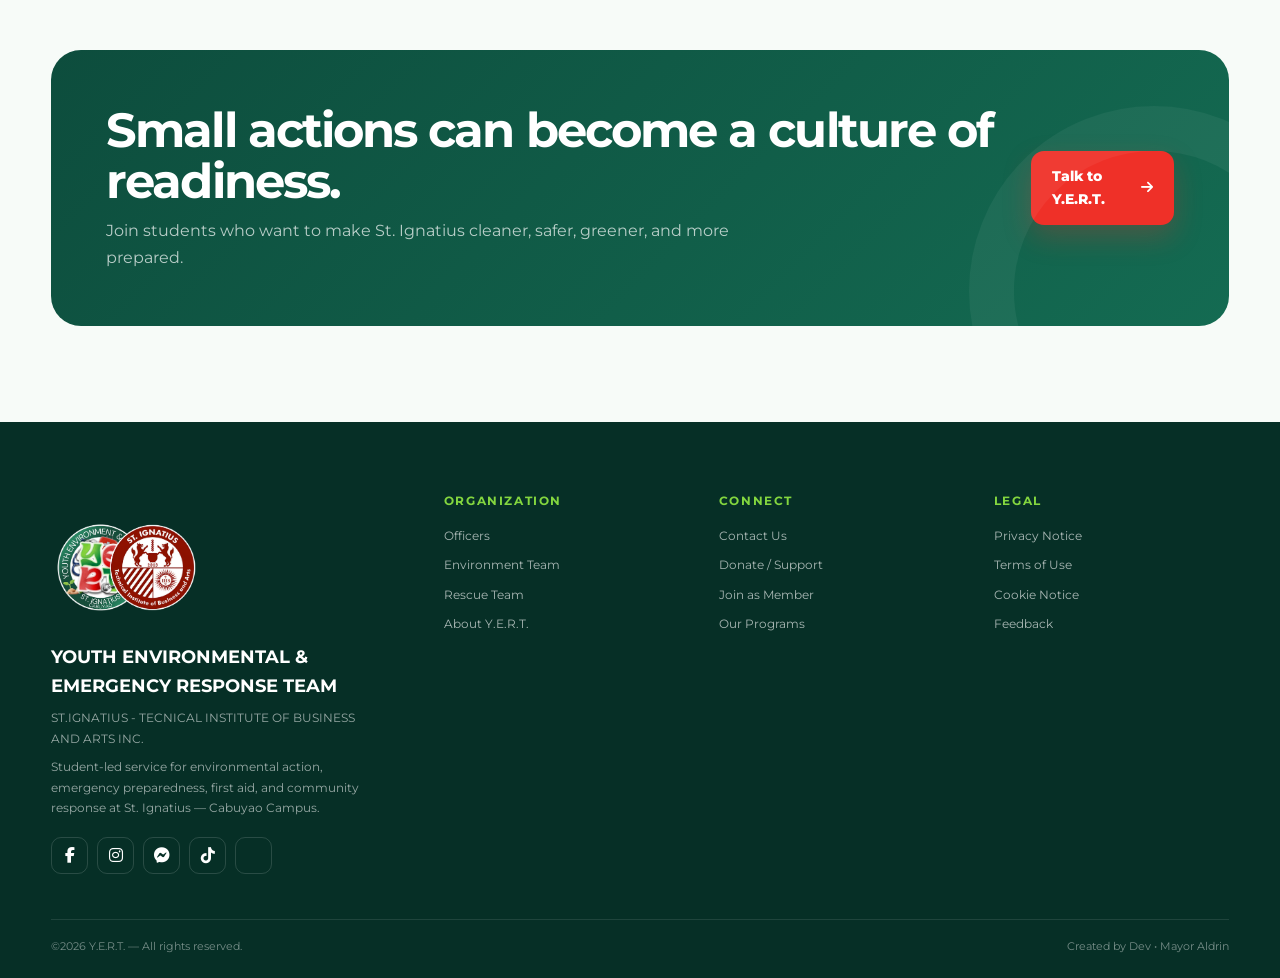
==== commit 996e78cb: "Update index.html" ====
--- a/index.html
+++ b/index.html
@@ -49,7 +49,7 @@
     <div class="reveal">
       <div class="hero-badge"><i class="fa-solid fa-shield-heart"></i> Student Volunteer Organization</div>
       <h1>Serve. Protect. <span>Respond.</span></h1>
-      <p class="hero-lead">Welcome to the Youth Environment &amp; Emergency Response Team (Y.E.R.T.) — a student-driven team at St. Ignatius that turns care for people and the environment into practical action.</p>
+      <p class="hero-lead">Welcome to the Youth Environmental &amp; Emergency Response Team (Y.E.R.T.) — a student-driven team at St. Ignatius that turns care for people and the environment into practical action.</p>
       <div class="hero-actions">
         <a class="btn btn-outline" href="about.html"><i class="fa-solid fa-arrow-right"></i> Learn More</a>
       </div>
@@ -158,7 +158,7 @@
         <a href="#" aria-label="Instagram"><i class="fa-brands fa-instagram"></i></a>
         <a href="#" aria-label="Messenger"><i class="fa-brands fa-facebook-messenger"></i></a>
         <a href="#" aria-label="Tiktok"><i class="fa-brands fa-tiktok"></i></a>
-        <a href="#" aria-label="Email"><i class="fa-brands fa-email"></i></a>
+        <a href="#" aria-label="Mail"><i class="fa-brands fa-mail"></i></a>
       </div>
     </div>
     <div class="footer-col">
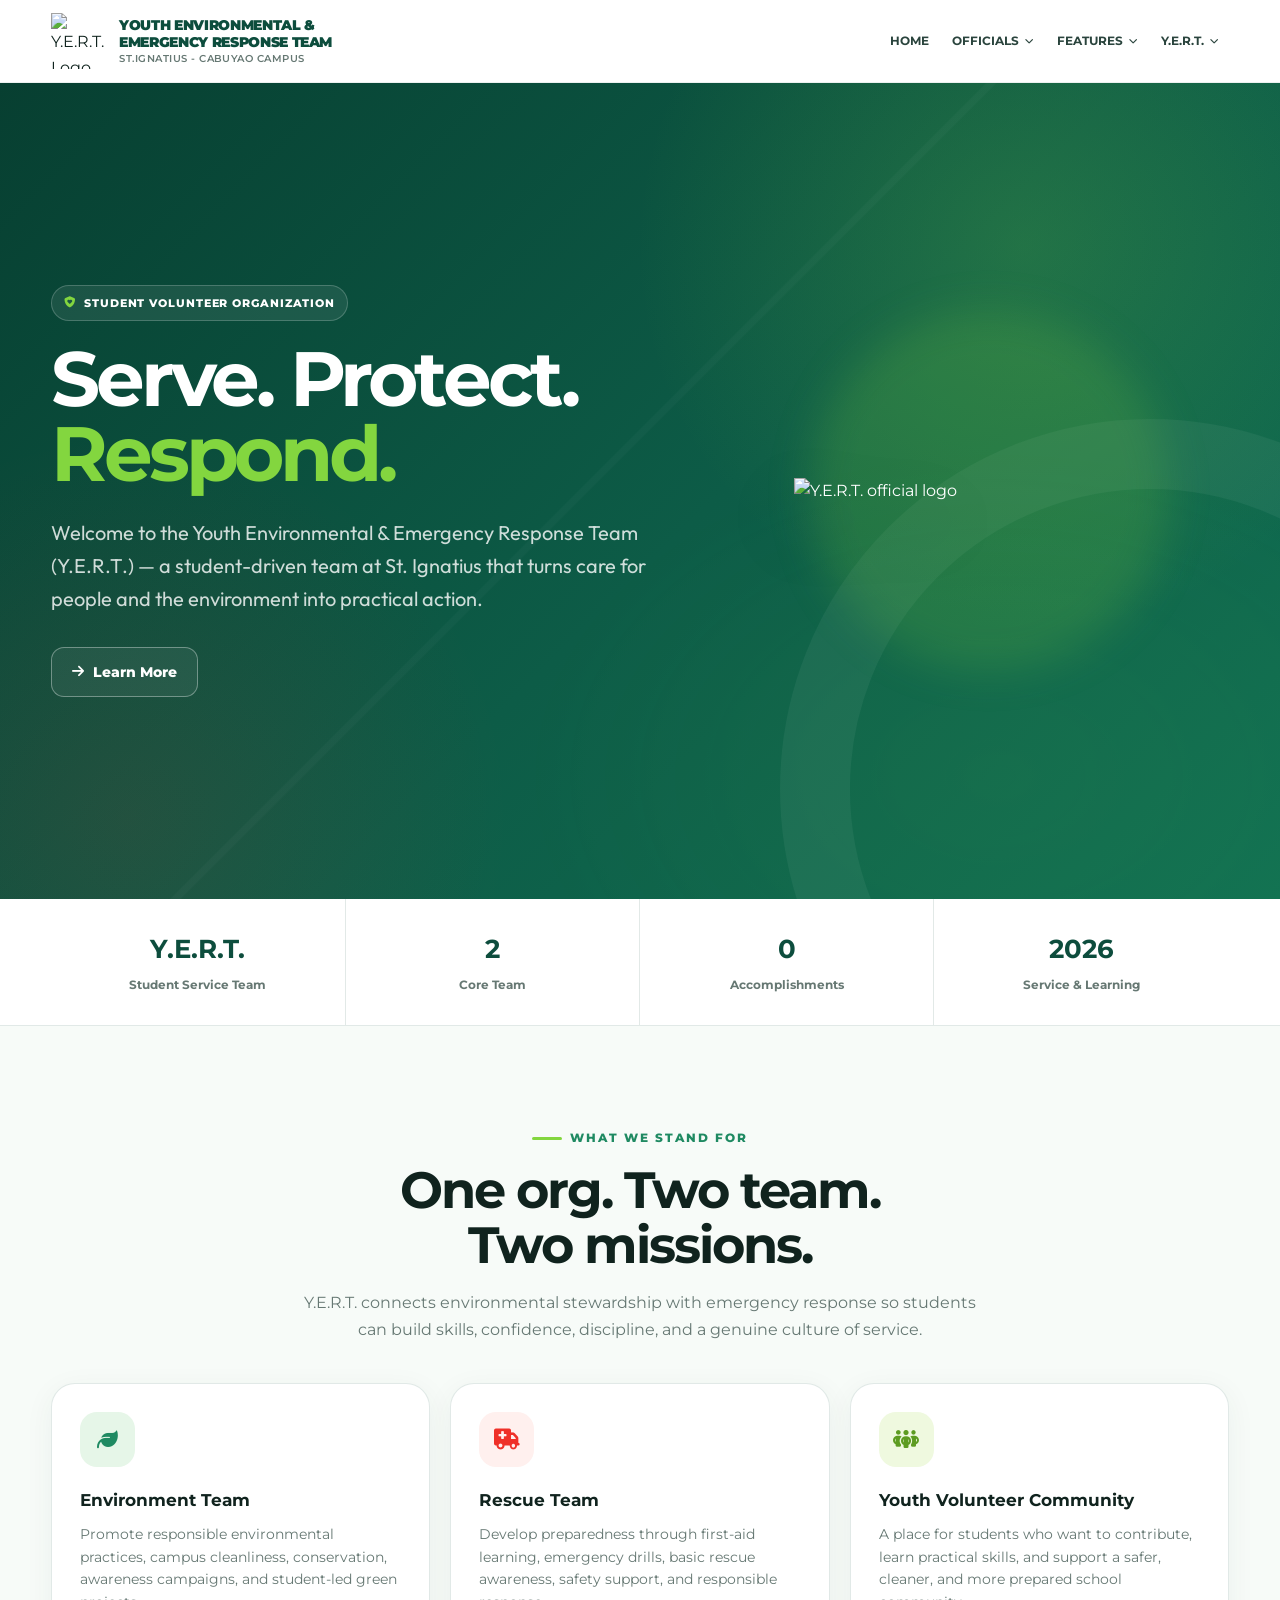
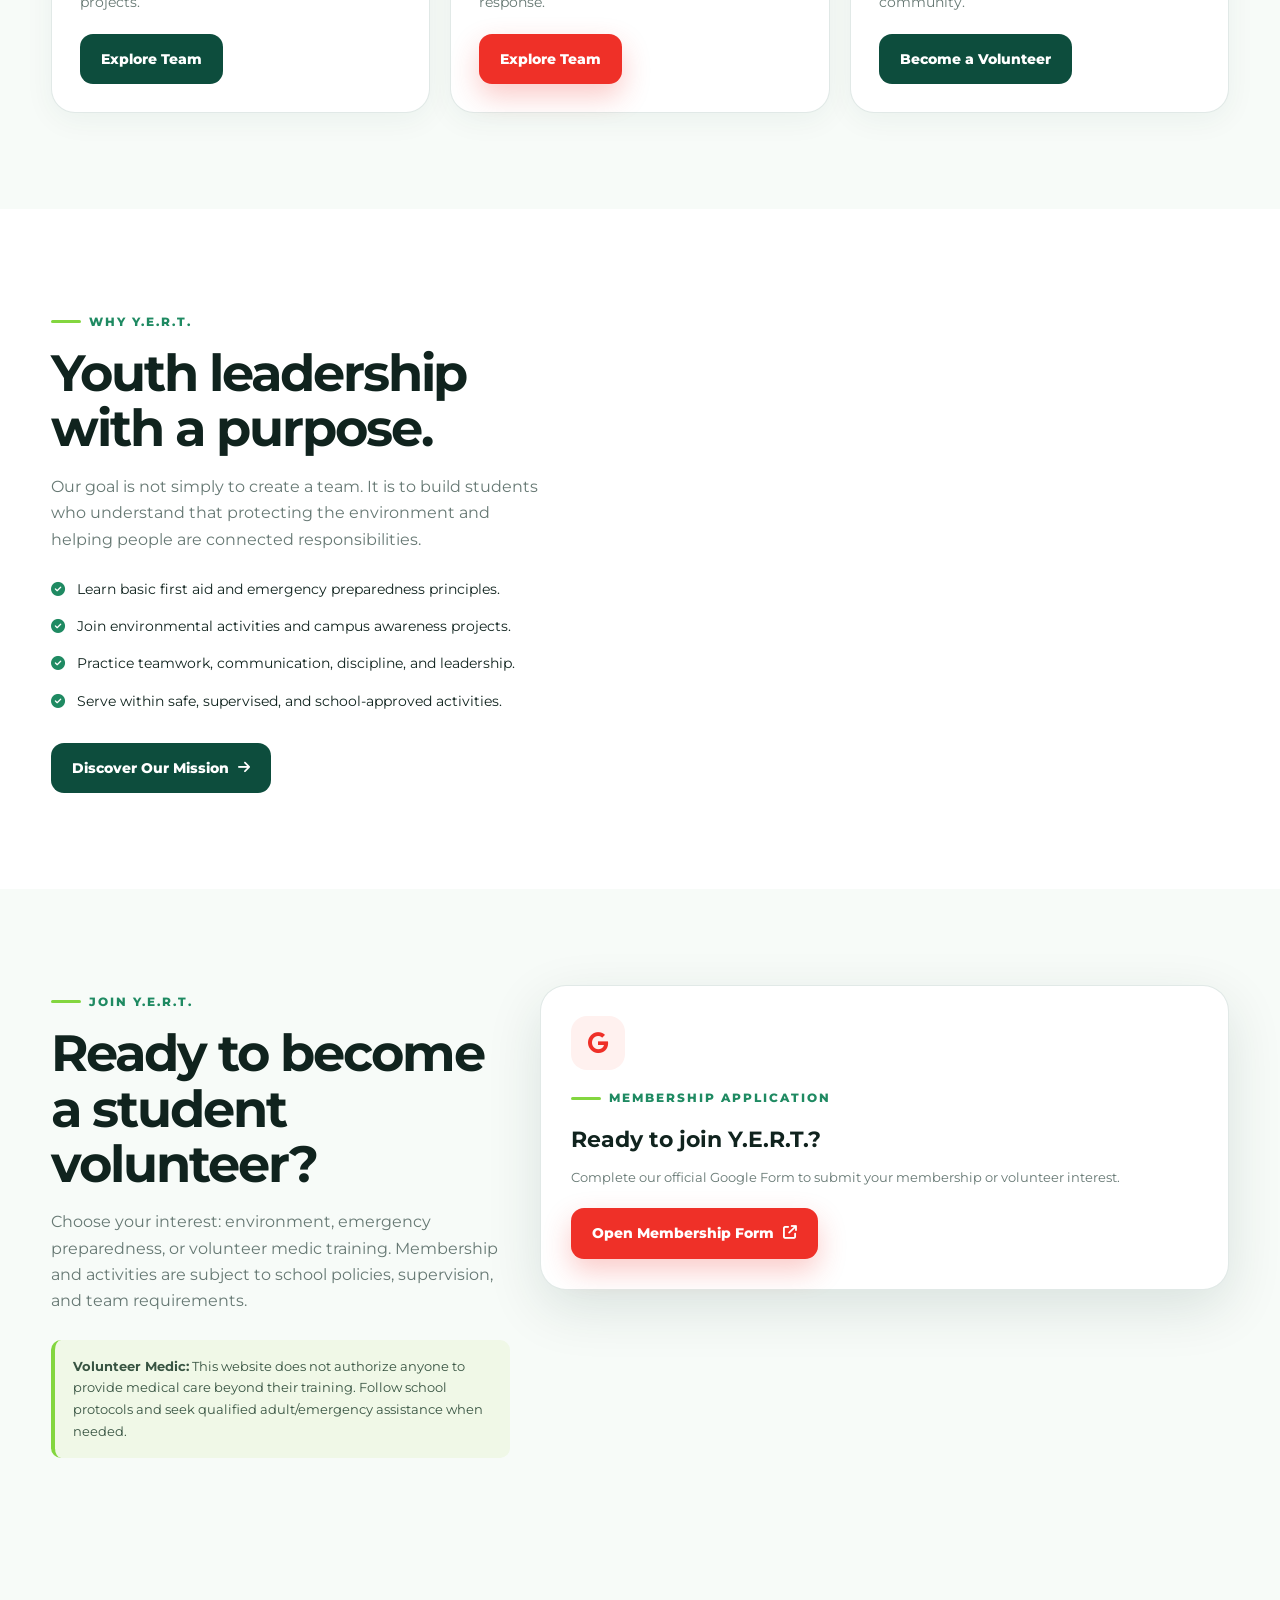
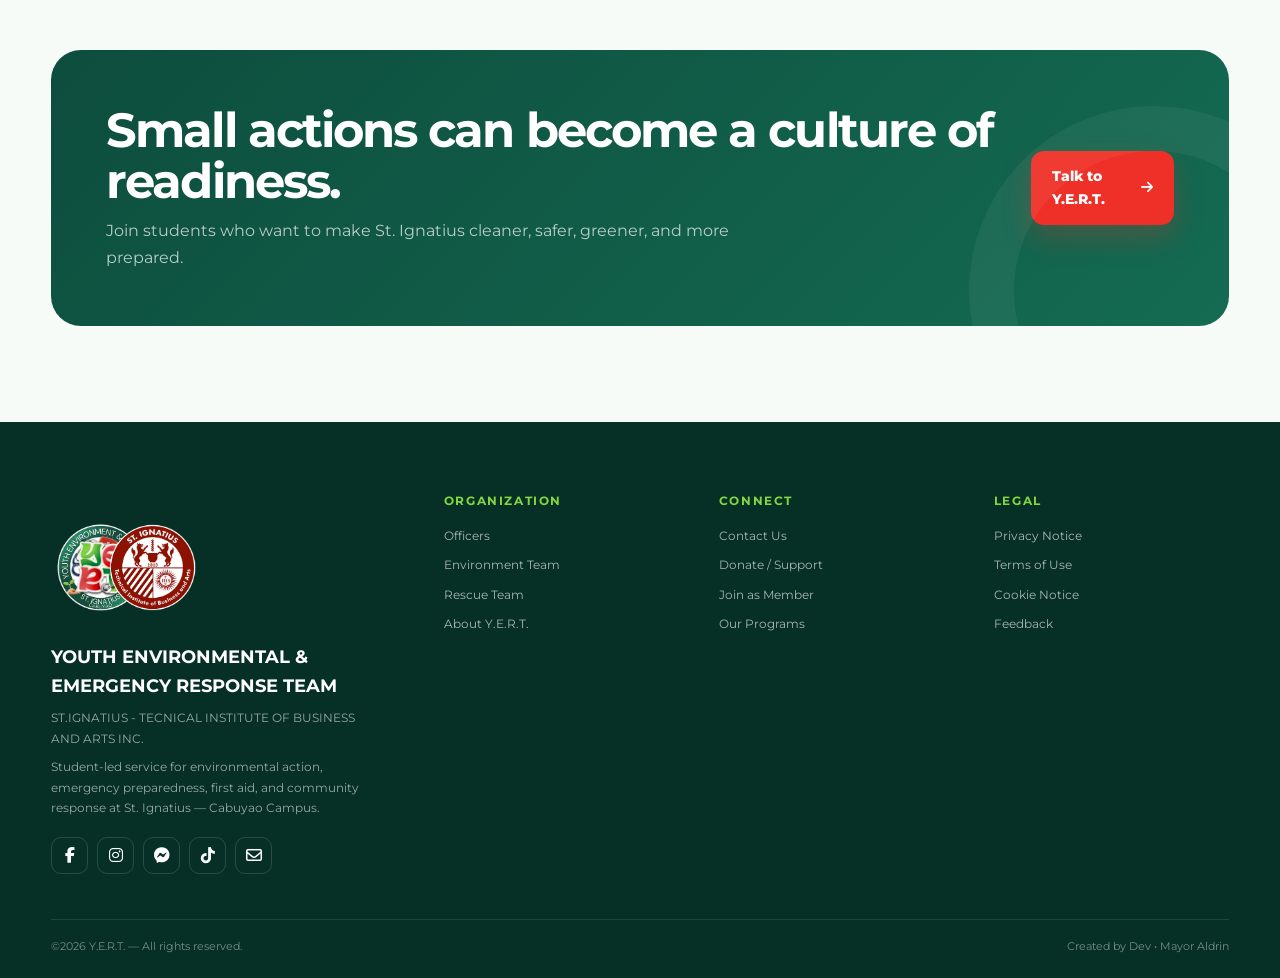
==== commit 1b765821: "Update index.html" ====
--- a/index.html
+++ b/index.html
@@ -158,7 +158,7 @@
         <a href="#" aria-label="Instagram"><i class="fa-brands fa-instagram"></i></a>
         <a href="#" aria-label="Messenger"><i class="fa-brands fa-facebook-messenger"></i></a>
         <a href="#" aria-label="Tiktok"><i class="fa-brands fa-tiktok"></i></a>
-        <a href="#" aria-label="Mail"><i class="fa-brands fa-mail"></i></a>
+        <a href="#" aria-label="Mail"><i class="fa-regular fa-envelope"></i></a>
       </div>
     </div>
     <div class="footer-col">
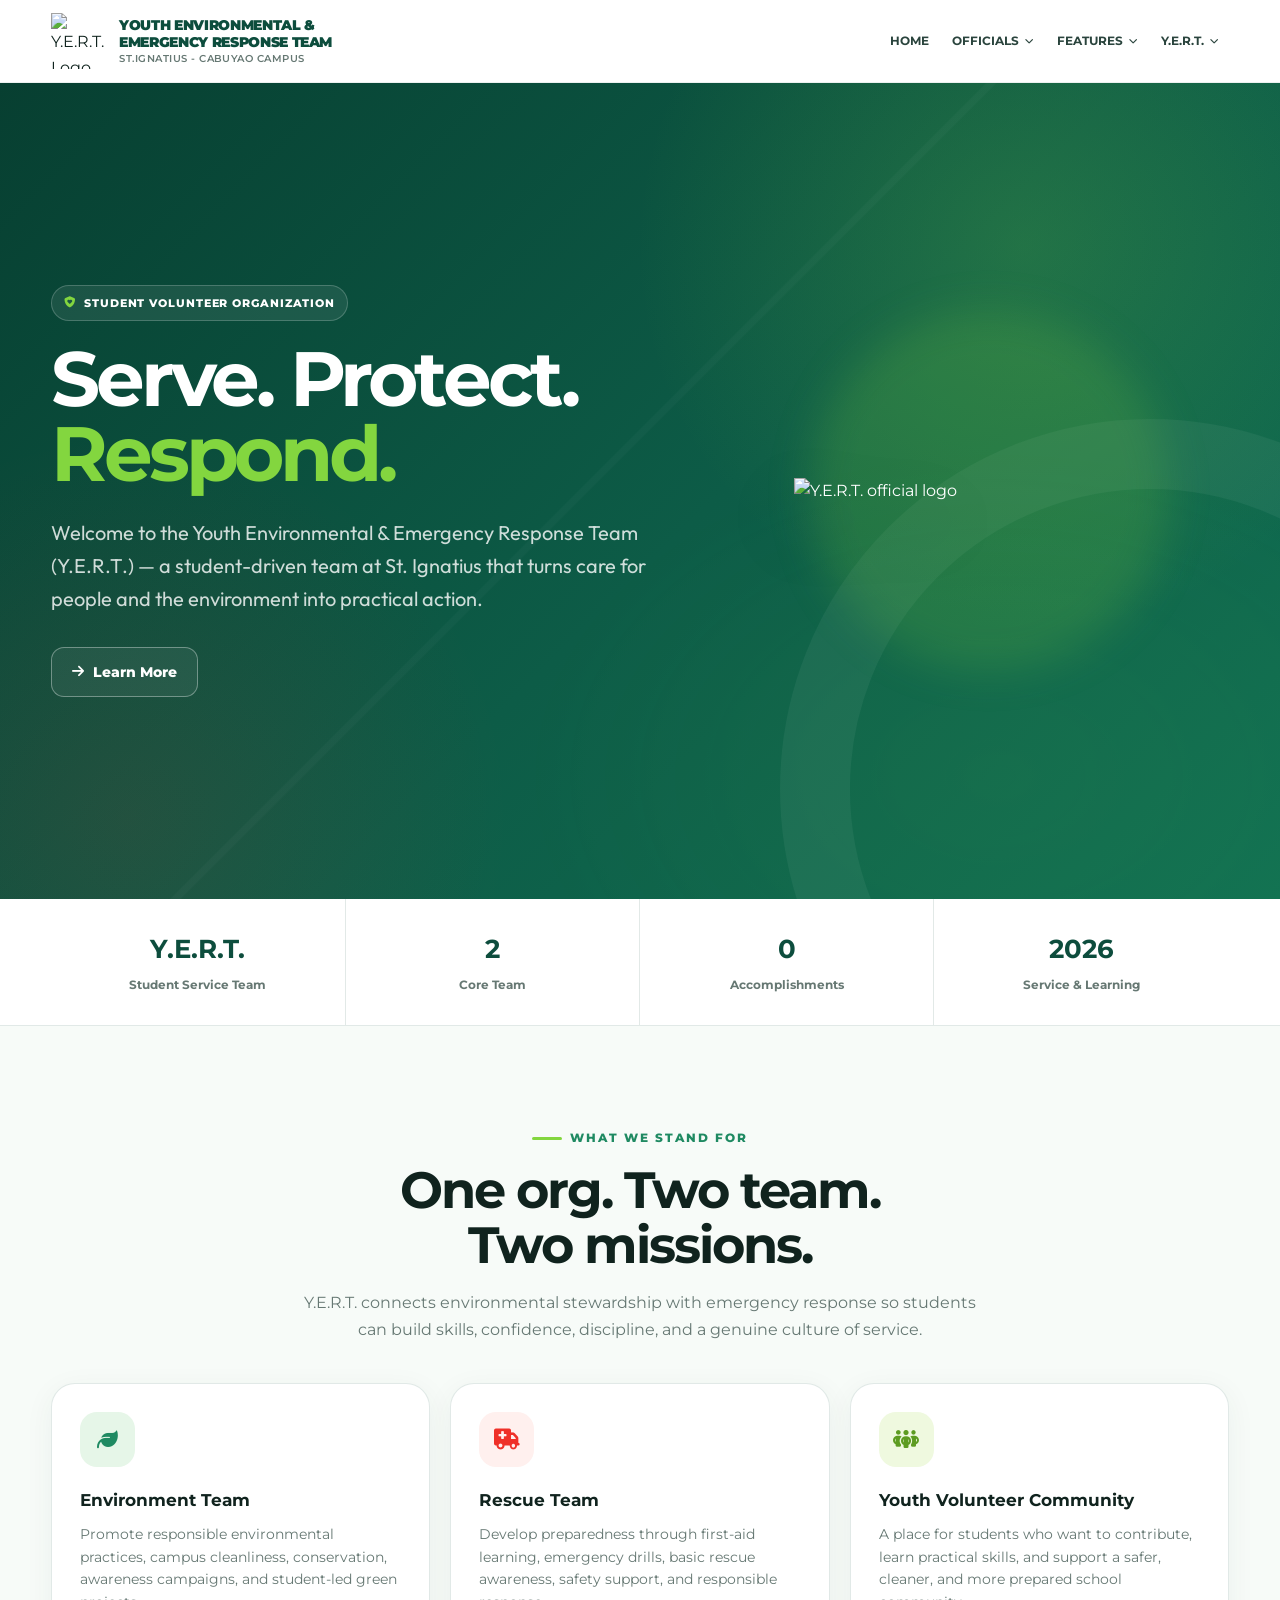
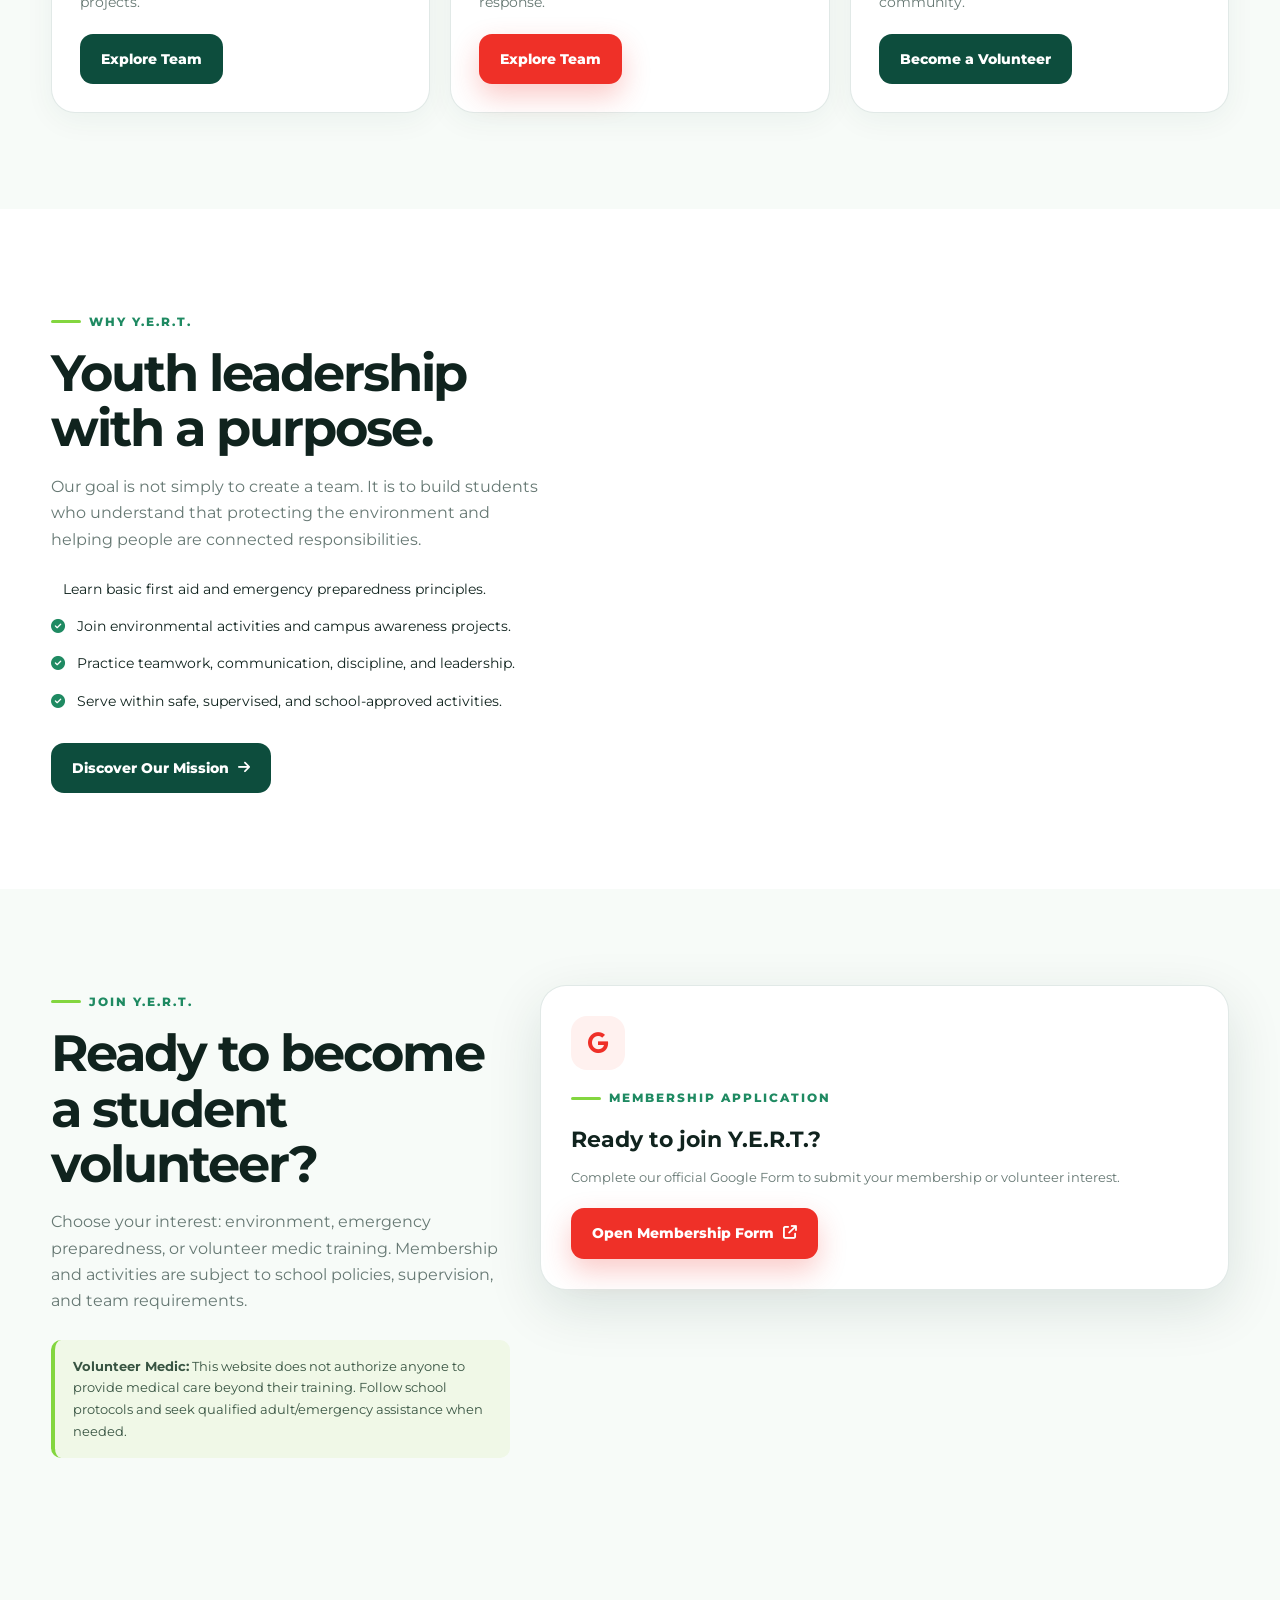
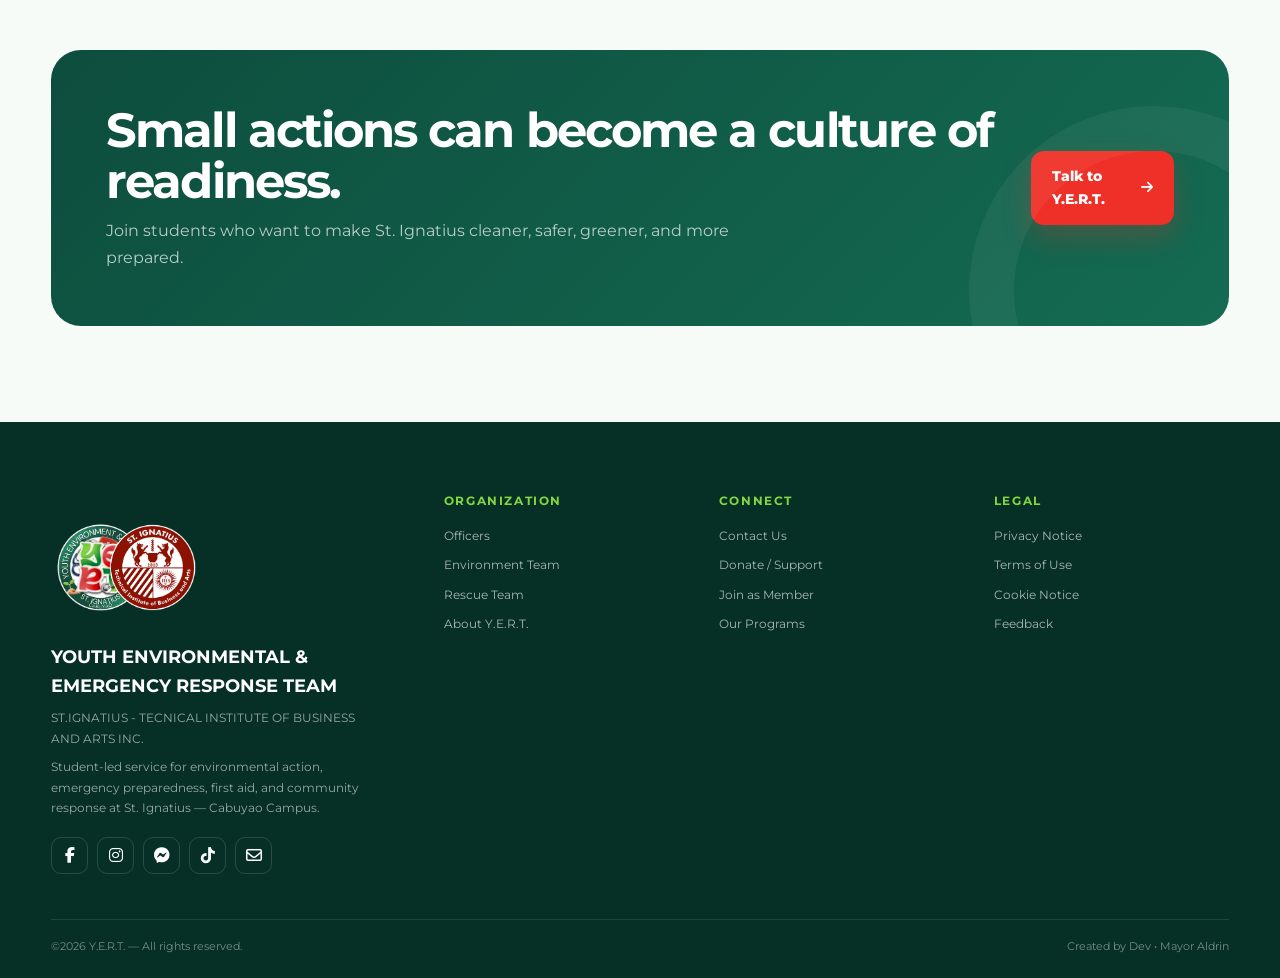
==== commit bfe20c00: "Update index.html" ====
--- a/index.html
+++ b/index.html
@@ -108,7 +108,7 @@
       <h2 class="section-title">Youth leadership with a purpose.</h2>
       <p class="section-copy">Our goal is not simply to create a team. It is to build students who understand that protecting the environment and helping people are connected responsibilities.</p>
       <div class="check-list">
-        <div class="check"><i class="fa-solid fa-circle-check"></i><span>Learn basic first aid and emergency preparedness principles.</span></div>
+        <div class="check"><i class="fa-solid fa-shield-check"></i><span>Learn basic first aid and emergency preparedness principles.</span></div>
         <div class="check"><i class="fa-solid fa-circle-check"></i><span>Join environmental activities and campus awareness projects.</span></div>
         <div class="check"><i class="fa-solid fa-circle-check"></i><span>Practice teamwork, communication, discipline, and leadership.</span></div>
         <div class="check"><i class="fa-solid fa-circle-check"></i><span>Serve within safe, supervised, and school-approved activities.</span></div>
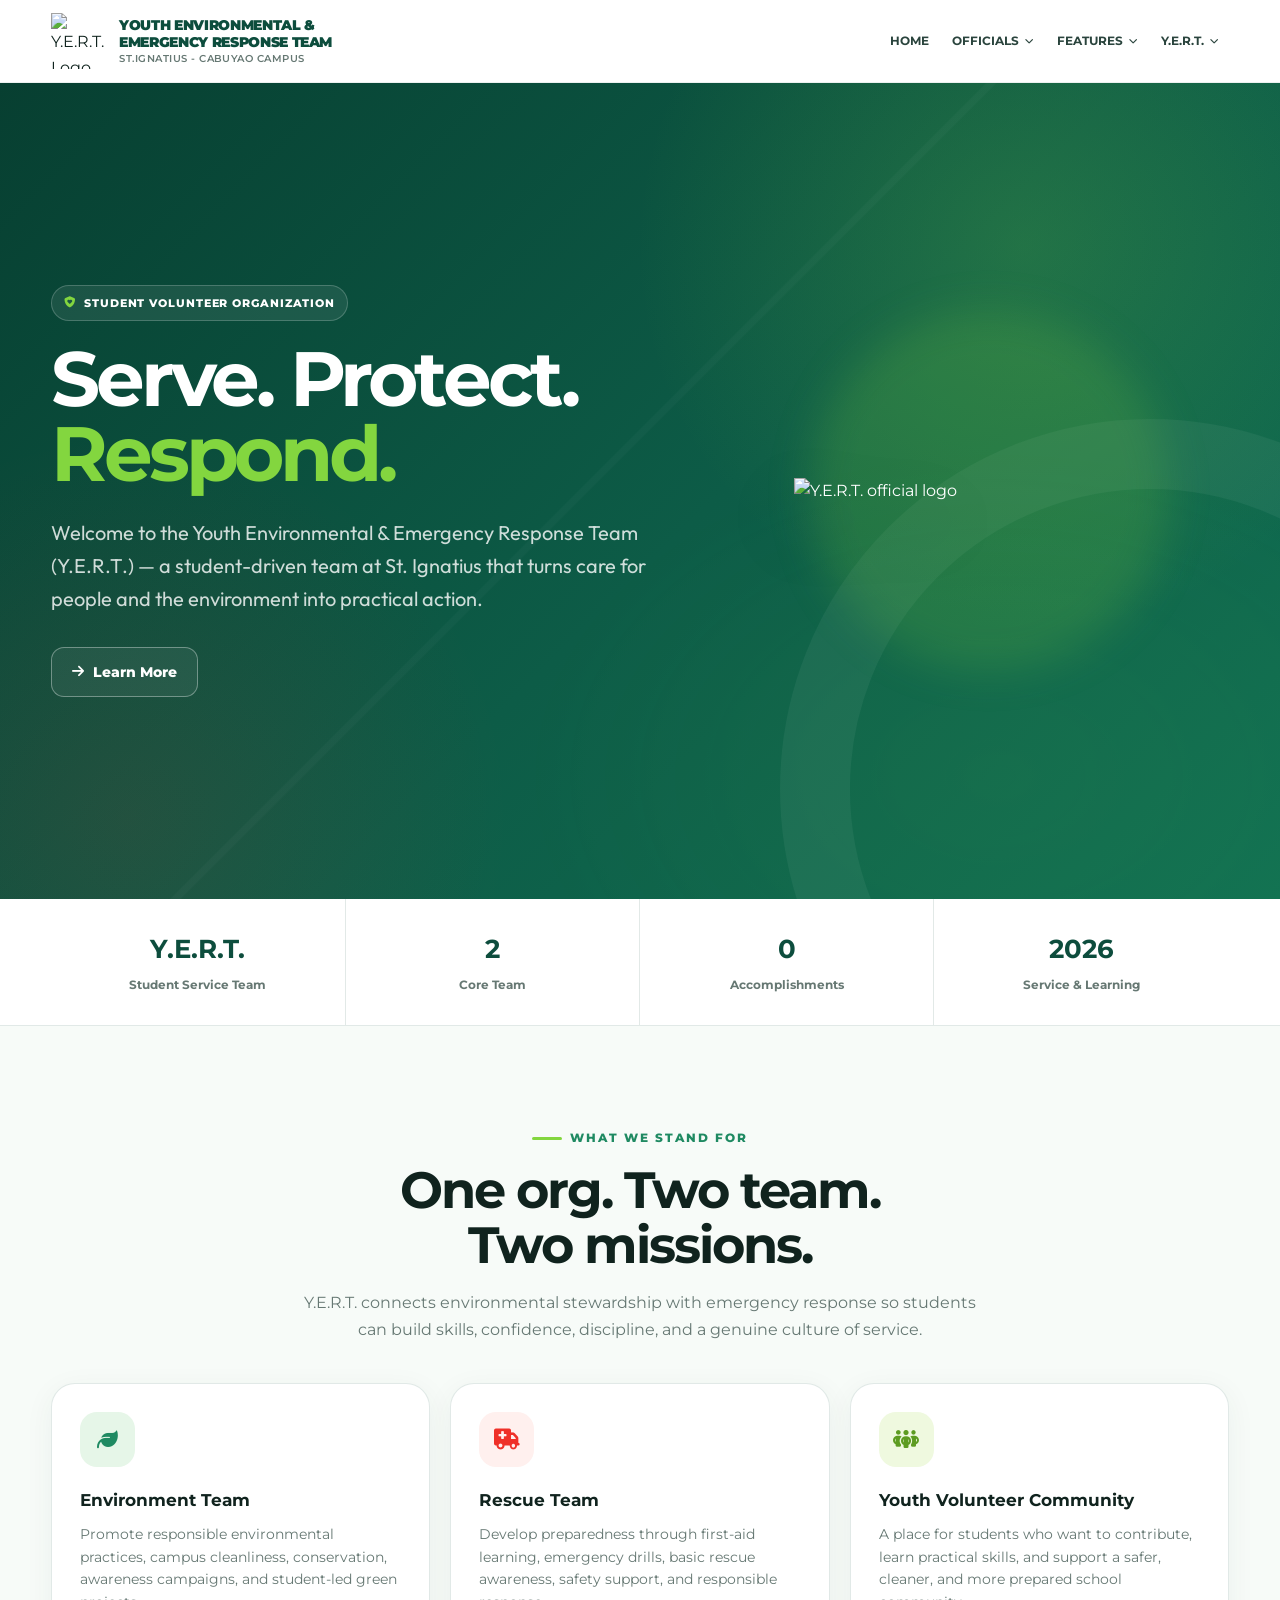
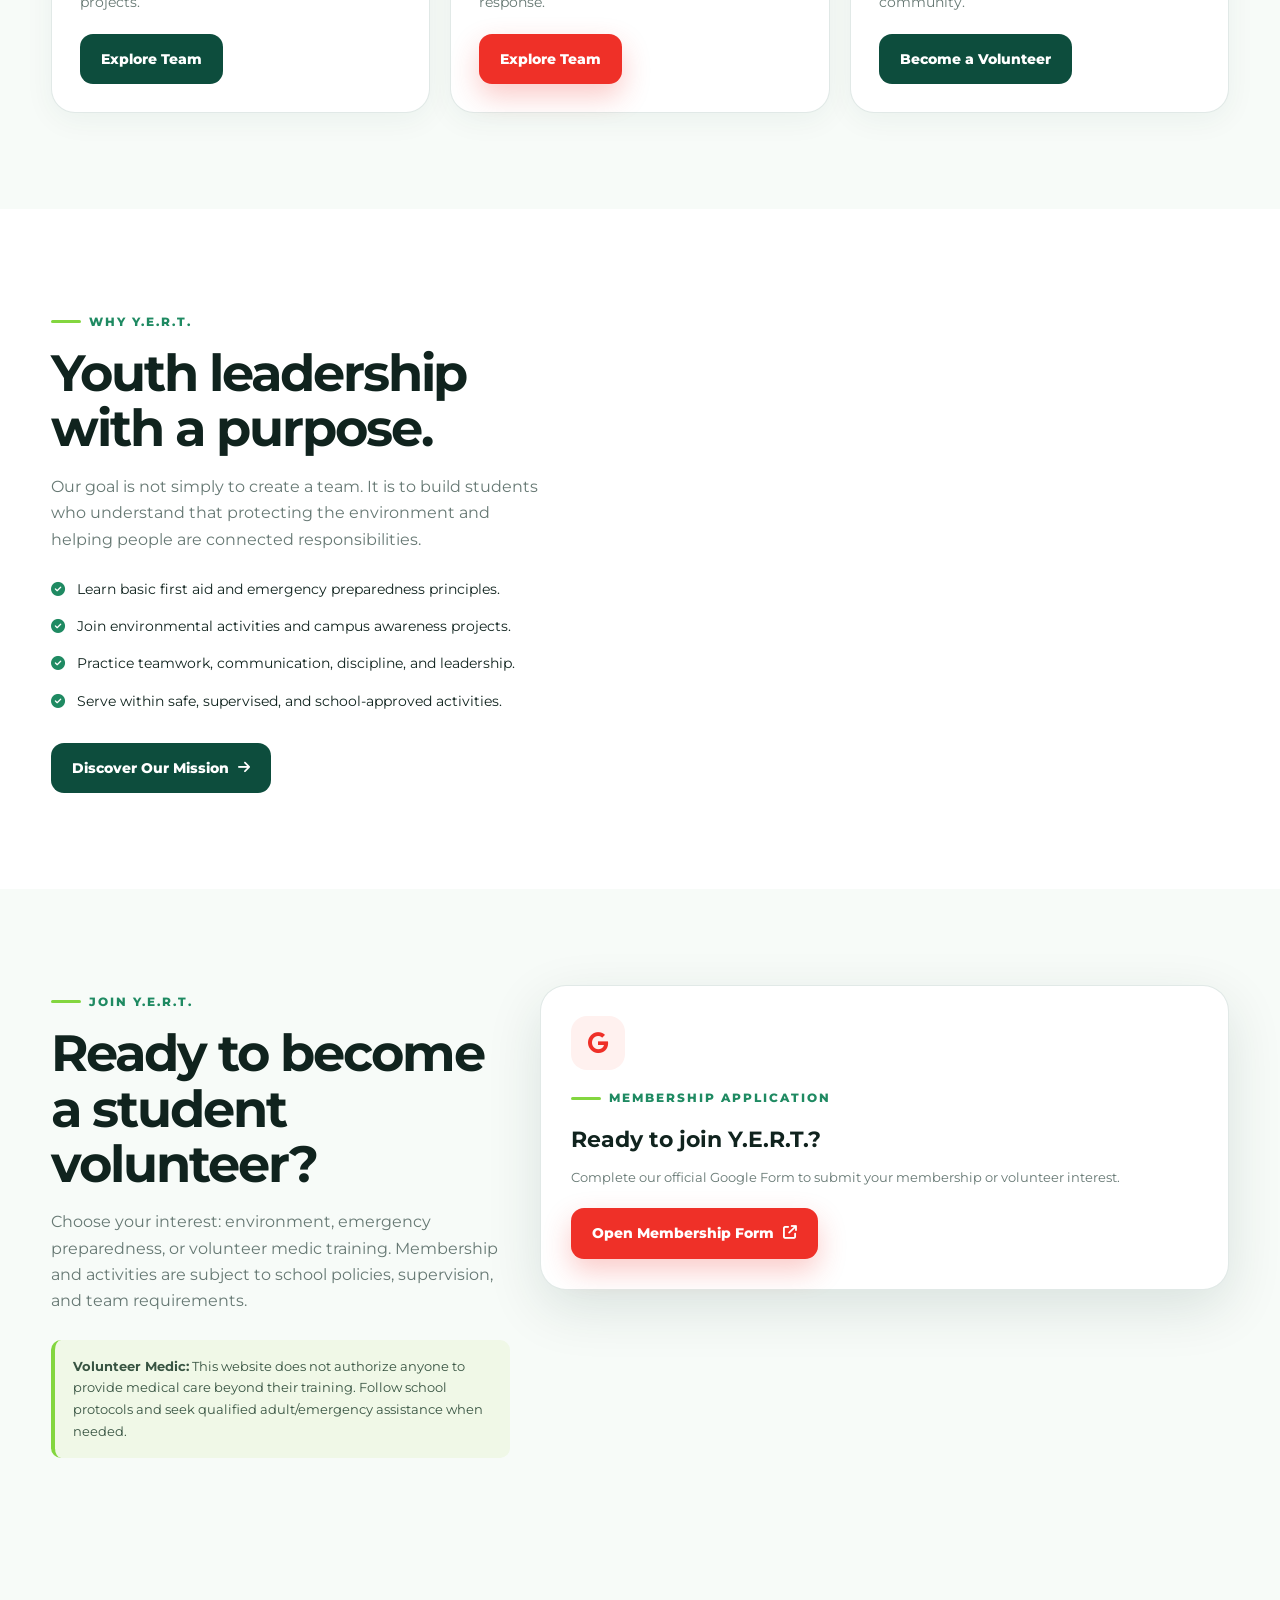
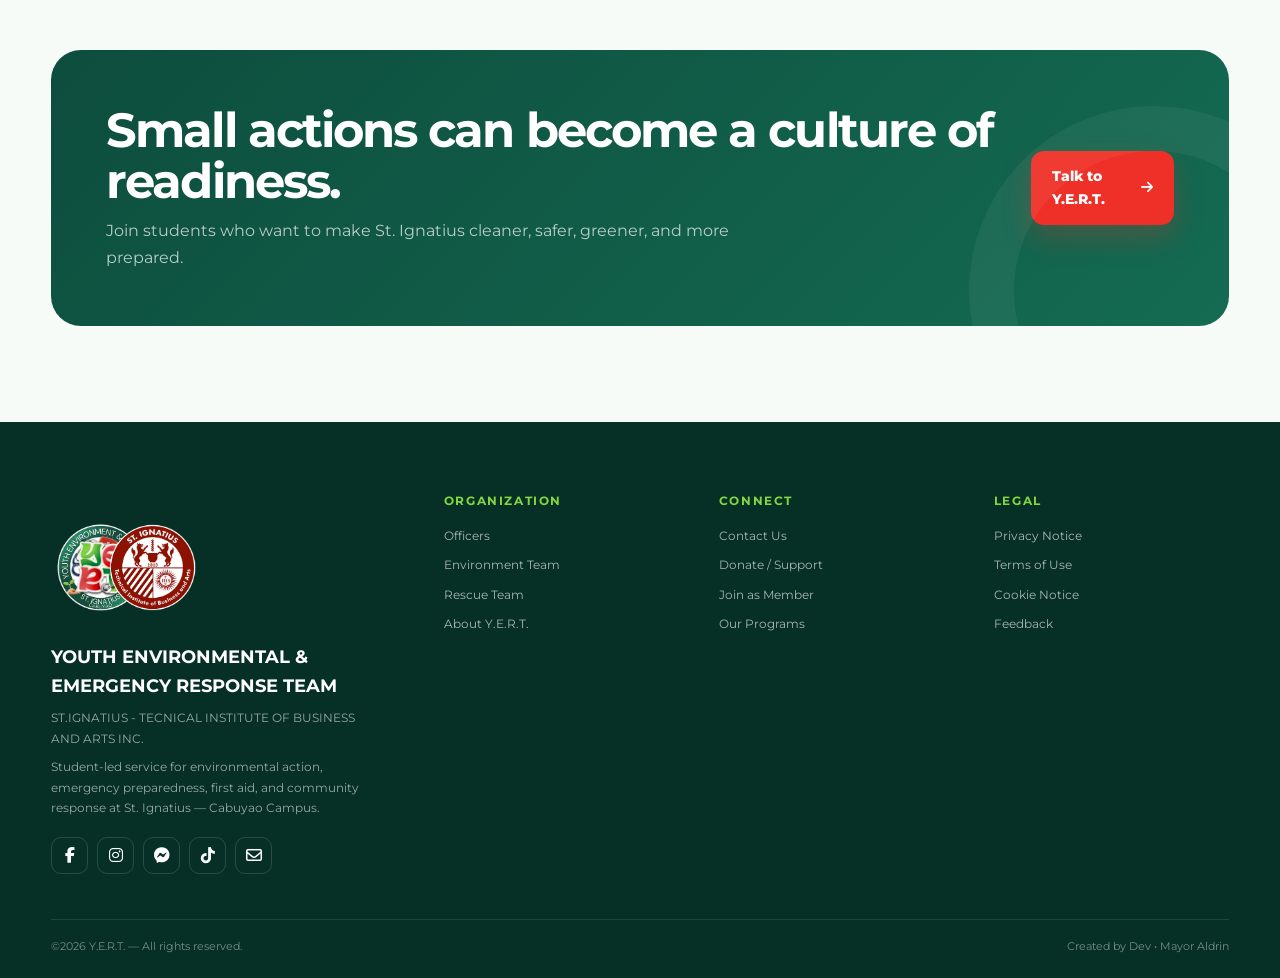
==== commit 8199cde1: "Update index.html" ====
--- a/index.html
+++ b/index.html
@@ -108,7 +108,7 @@
       <h2 class="section-title">Youth leadership with a purpose.</h2>
       <p class="section-copy">Our goal is not simply to create a team. It is to build students who understand that protecting the environment and helping people are connected responsibilities.</p>
       <div class="check-list">
-        <div class="check"><i class="fa-solid fa-shield-check"></i><span>Learn basic first aid and emergency preparedness principles.</span></div>
+        <div class="check"><i class="fa-solid fa-circle-check"></i><span>Learn basic first aid and emergency preparedness principles.</span></div>
         <div class="check"><i class="fa-solid fa-circle-check"></i><span>Join environmental activities and campus awareness projects.</span></div>
         <div class="check"><i class="fa-solid fa-circle-check"></i><span>Practice teamwork, communication, discipline, and leadership.</span></div>
         <div class="check"><i class="fa-solid fa-circle-check"></i><span>Serve within safe, supervised, and school-approved activities.</span></div>
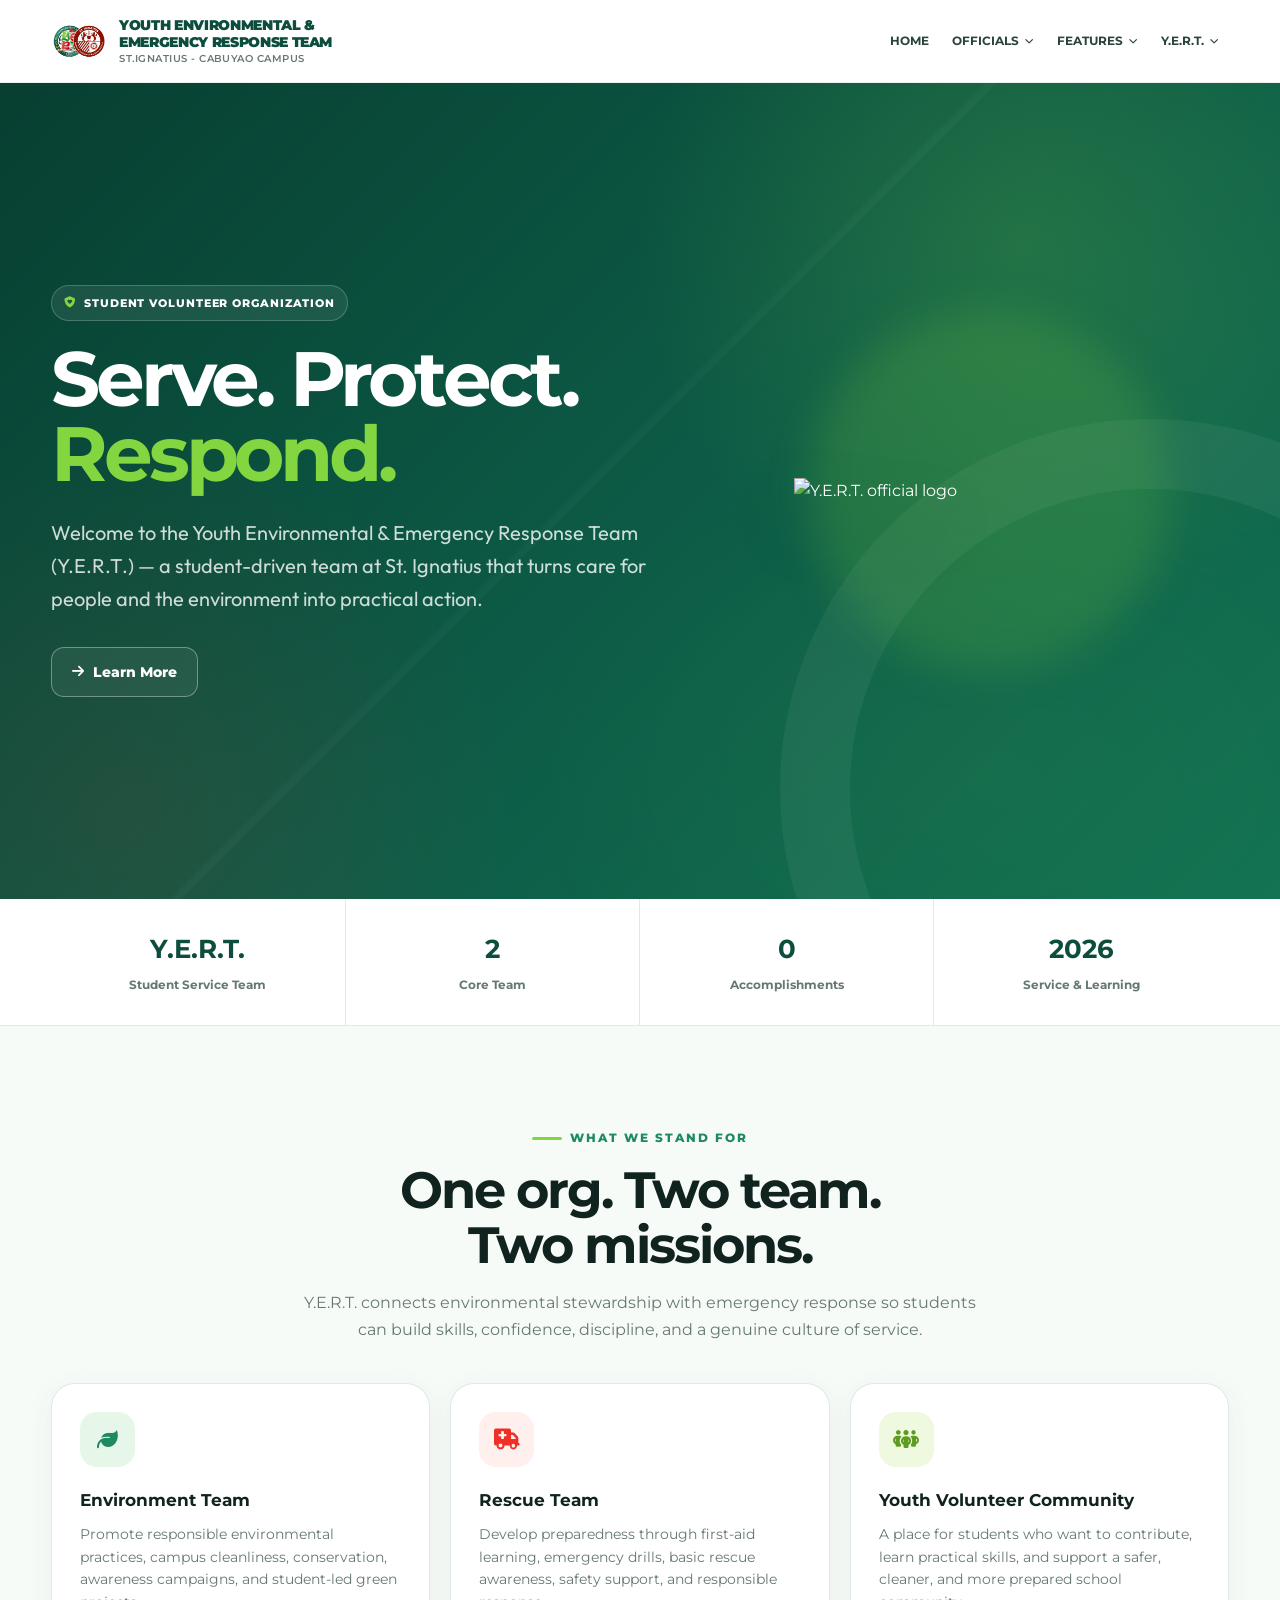
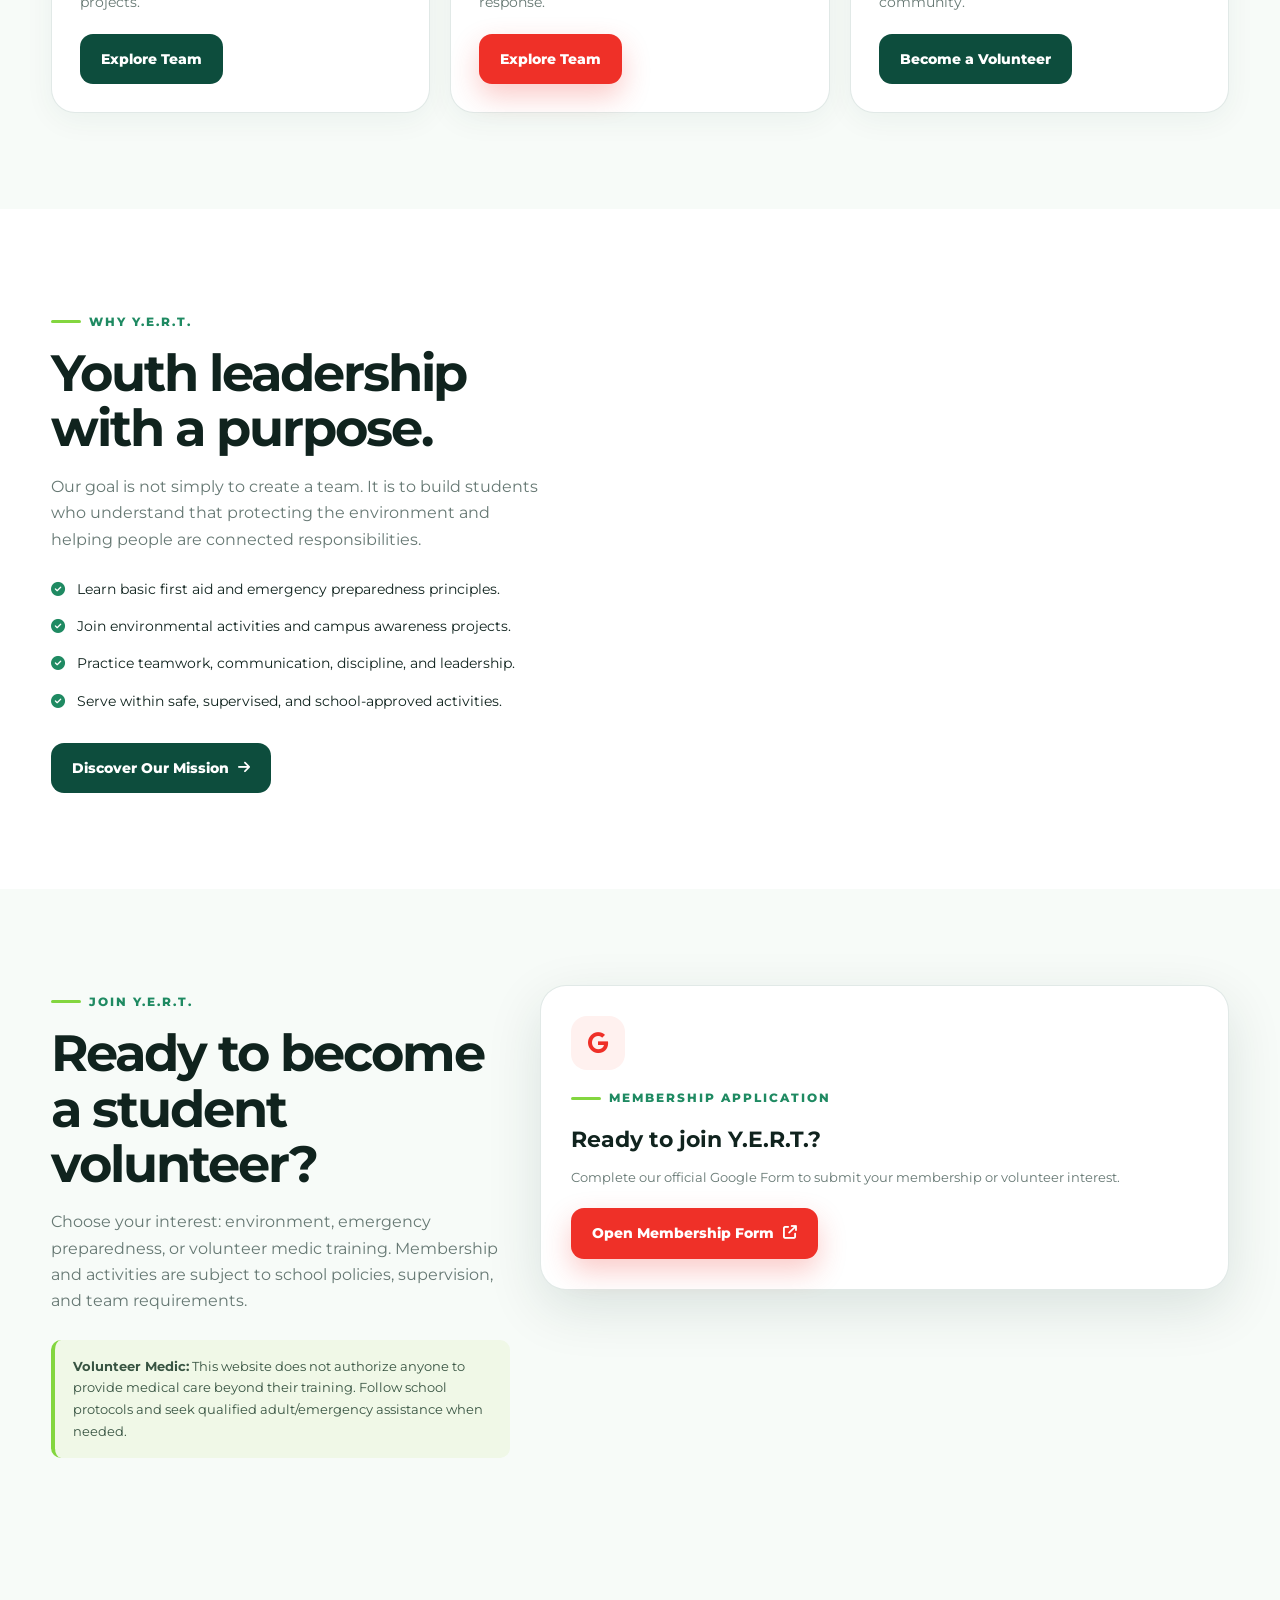
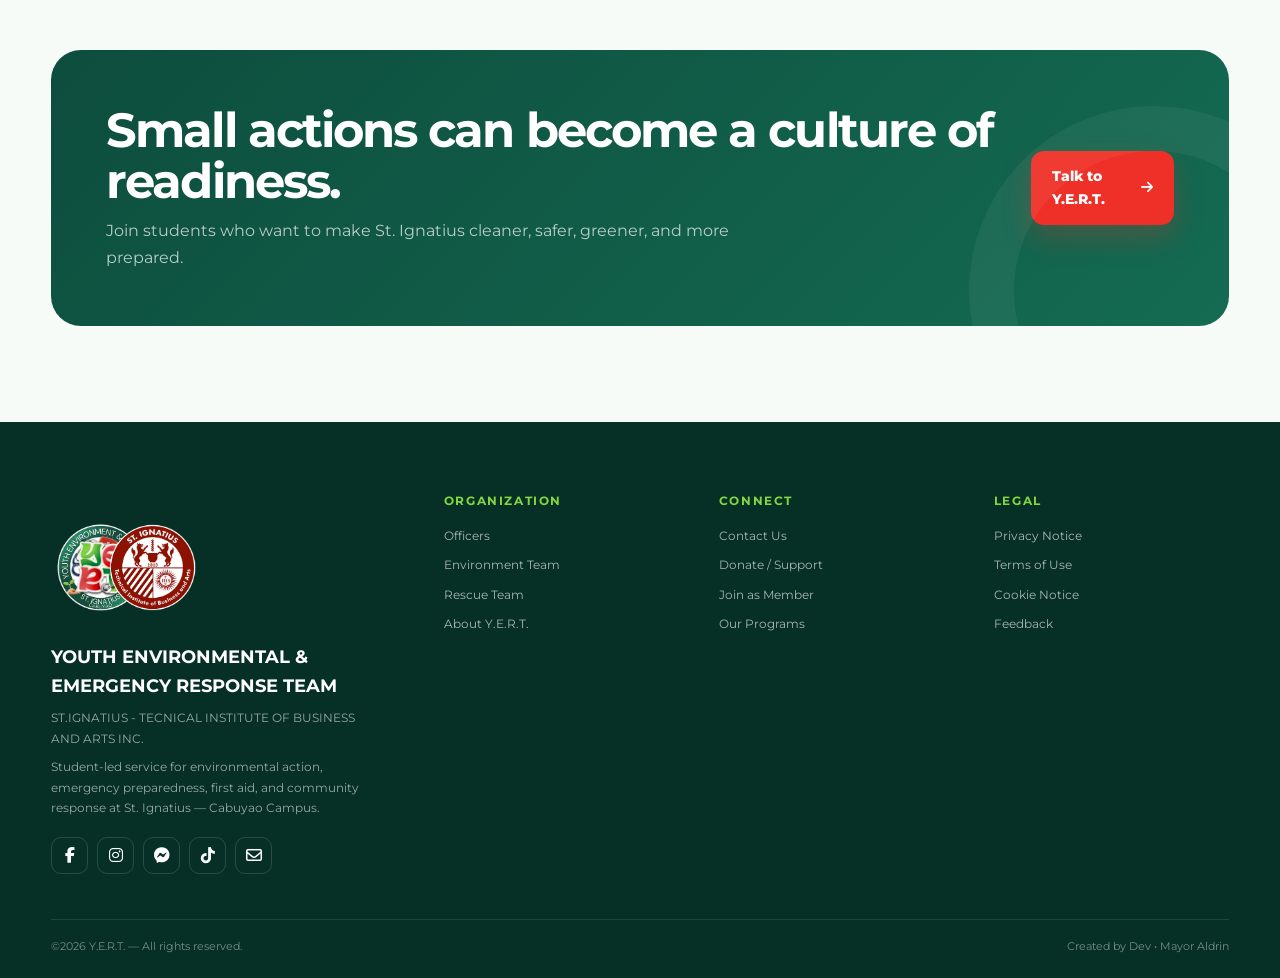
==== commit 807557ef: "Update index.html" ====
--- a/index.html
+++ b/index.html
@@ -17,7 +17,7 @@
 <header class="site-header">
   <div class="container navbar">
     <a class="brand" href="index.html" aria-label="Y.E.R.T. Home">
-      <img src="assets/yert-logo.png" alt="Y.E.R.T. Logo">
+      <img src="assets/yert-sti.png" alt="Y.E.R.T. Logo">
       <span class="brand-text">
         <span class="brand-name">YOUTH ENVIRONMENTAL &amp; <br> EMERGENCY RESPONSE TEAM</span>
         <span class="brand-sub">ST.IGNATIUS - CABUYAO CAMPUS</span>
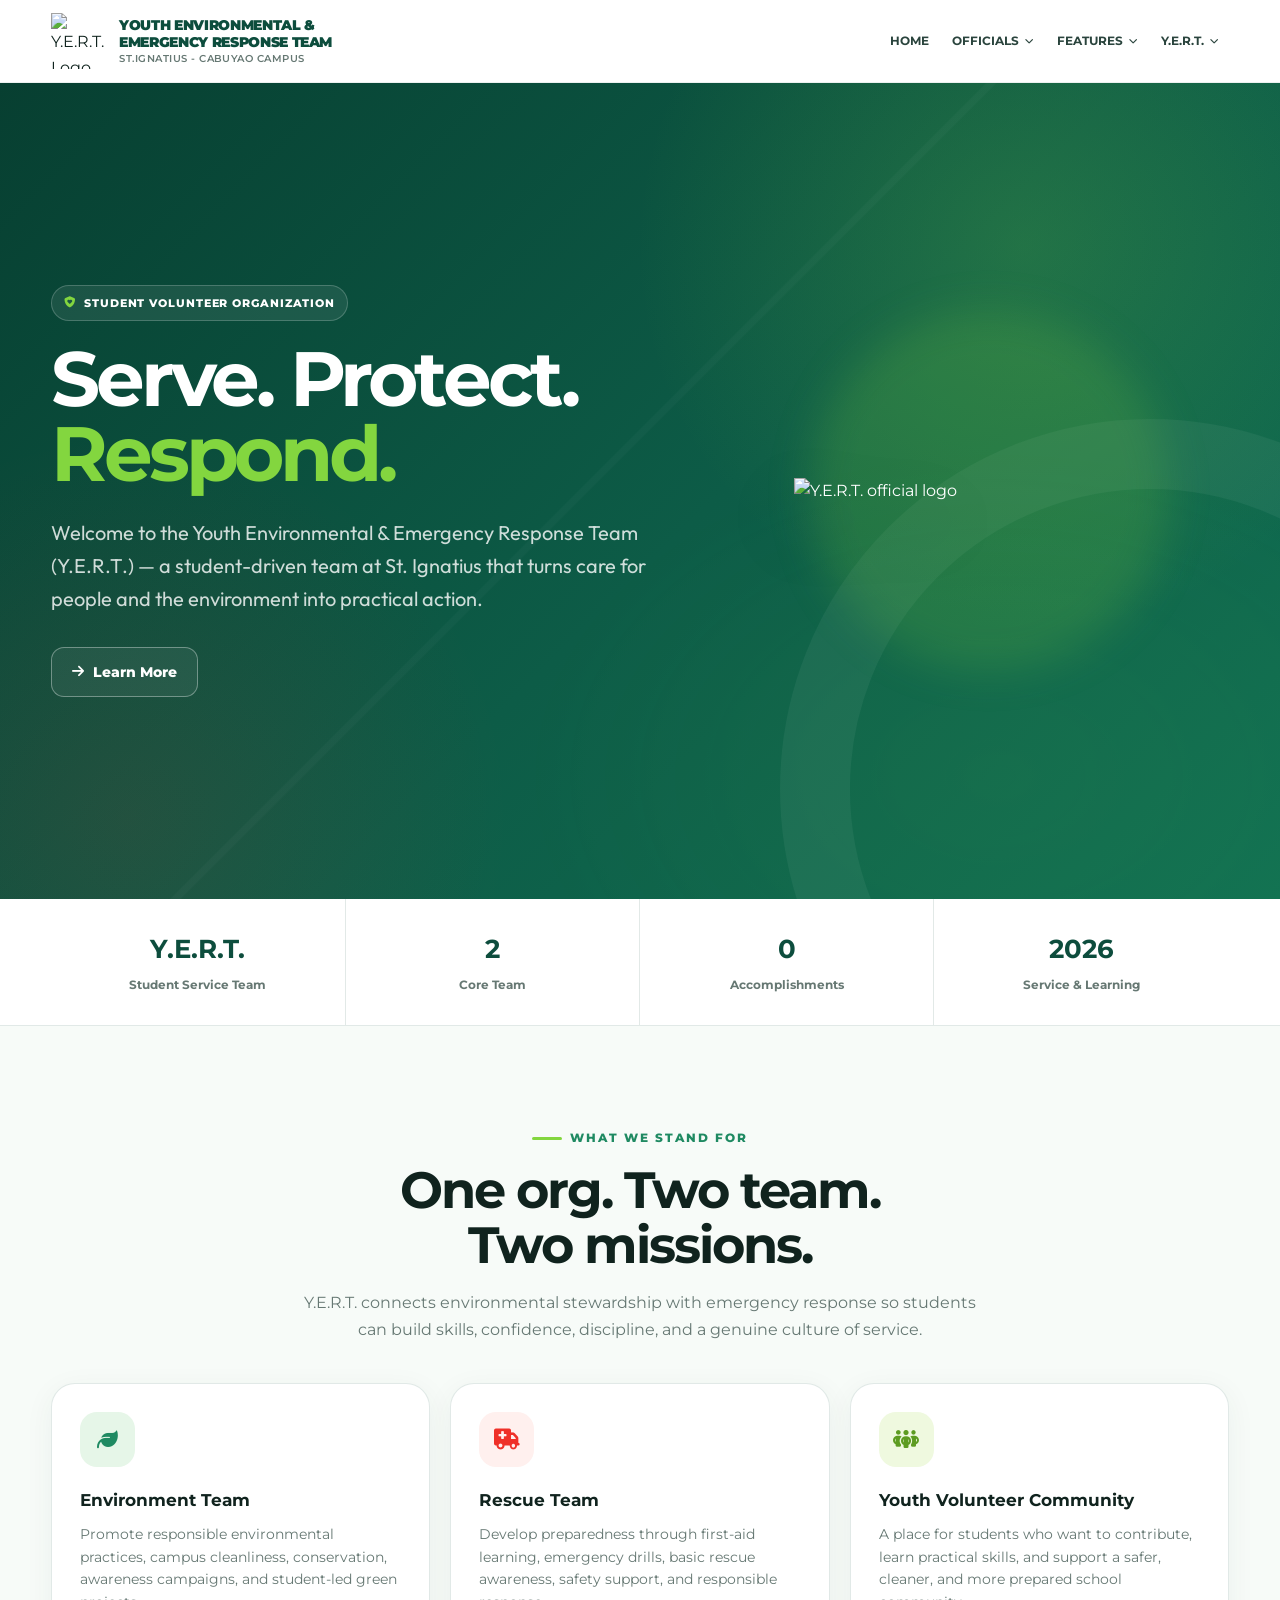
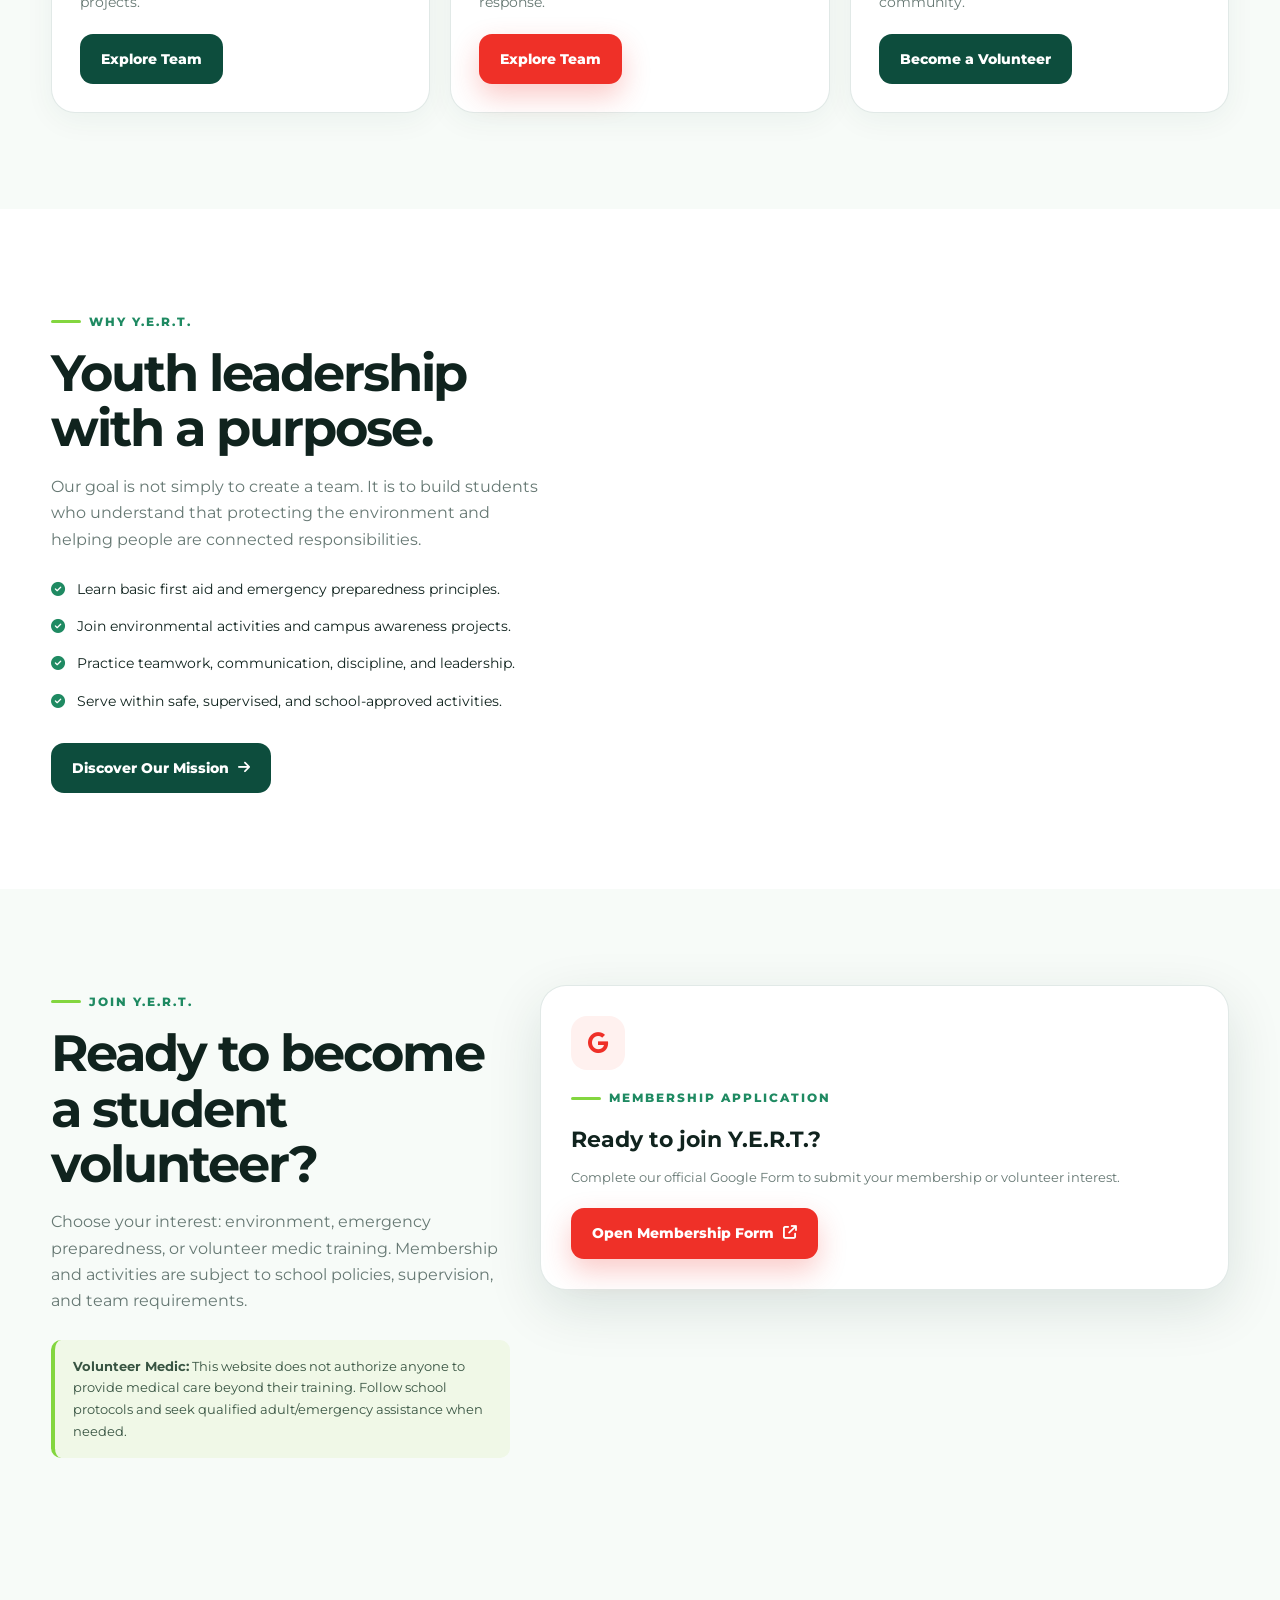
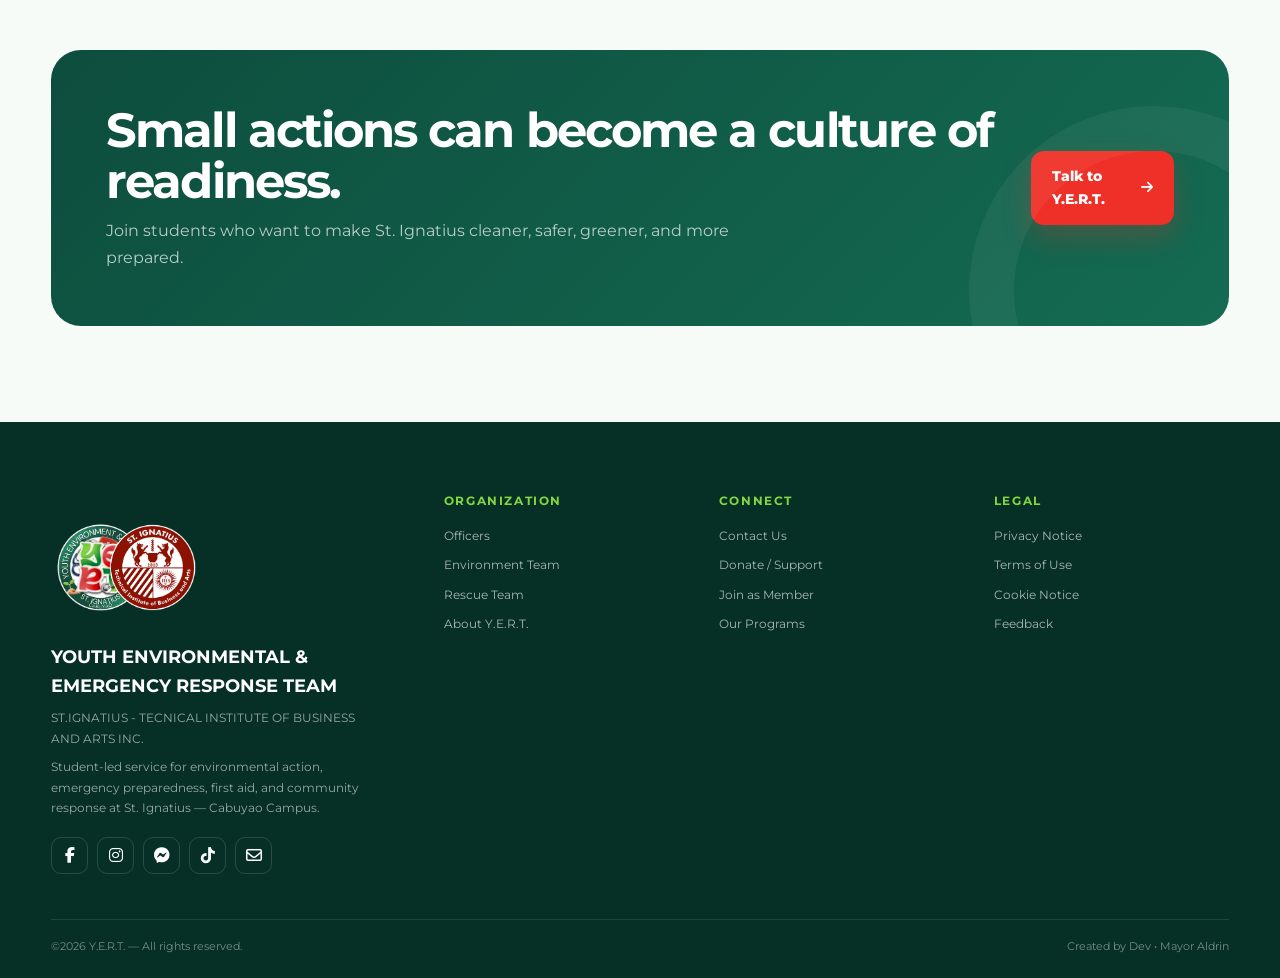
==== commit fe94c57e: "Update index.html" ====
--- a/index.html
+++ b/index.html
@@ -17,7 +17,7 @@
 <header class="site-header">
   <div class="container navbar">
     <a class="brand" href="index.html" aria-label="Y.E.R.T. Home">
-      <img src="assets/yert-sti.png" alt="Y.E.R.T. Logo">
+      <img src="assets/yert-logo.png" alt="Y.E.R.T. Logo">
       <span class="brand-text">
         <span class="brand-name">YOUTH ENVIRONMENTAL &amp; <br> EMERGENCY RESPONSE TEAM</span>
         <span class="brand-sub">ST.IGNATIUS - CABUYAO CAMPUS</span>
